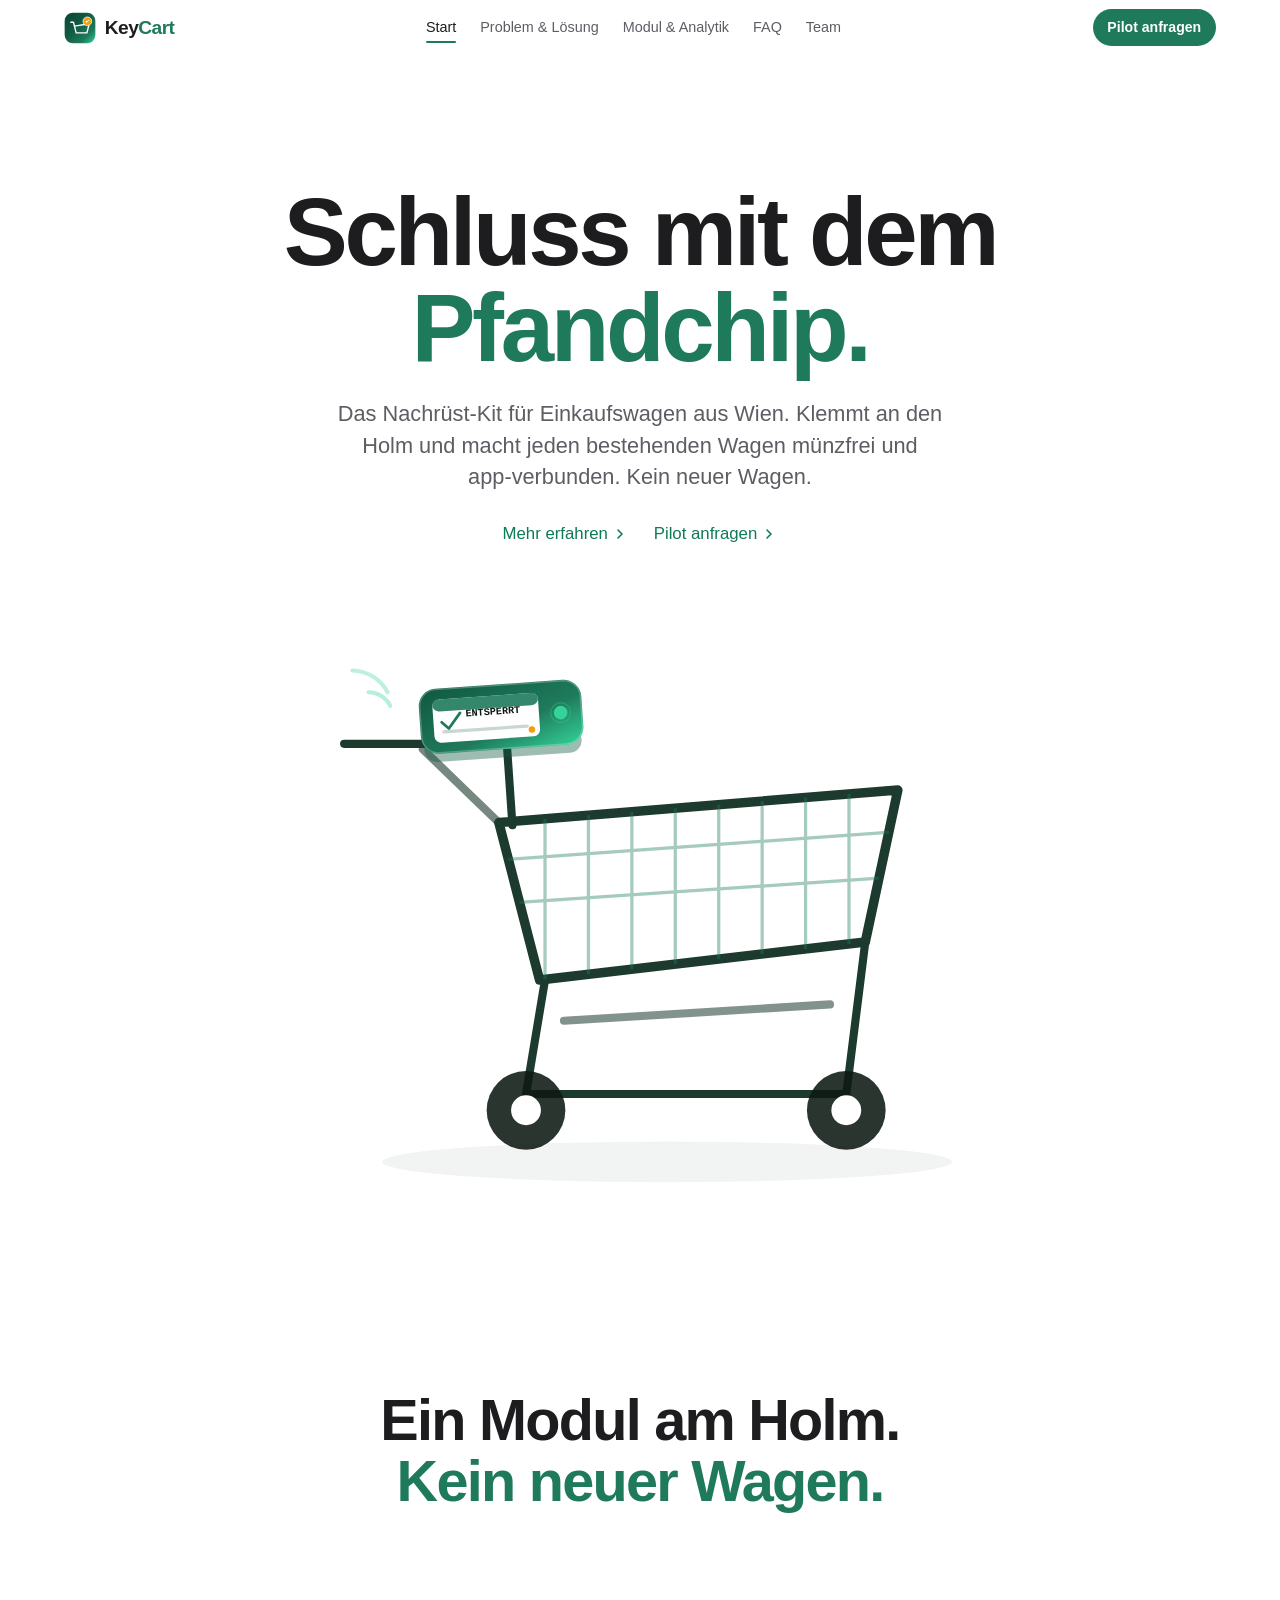
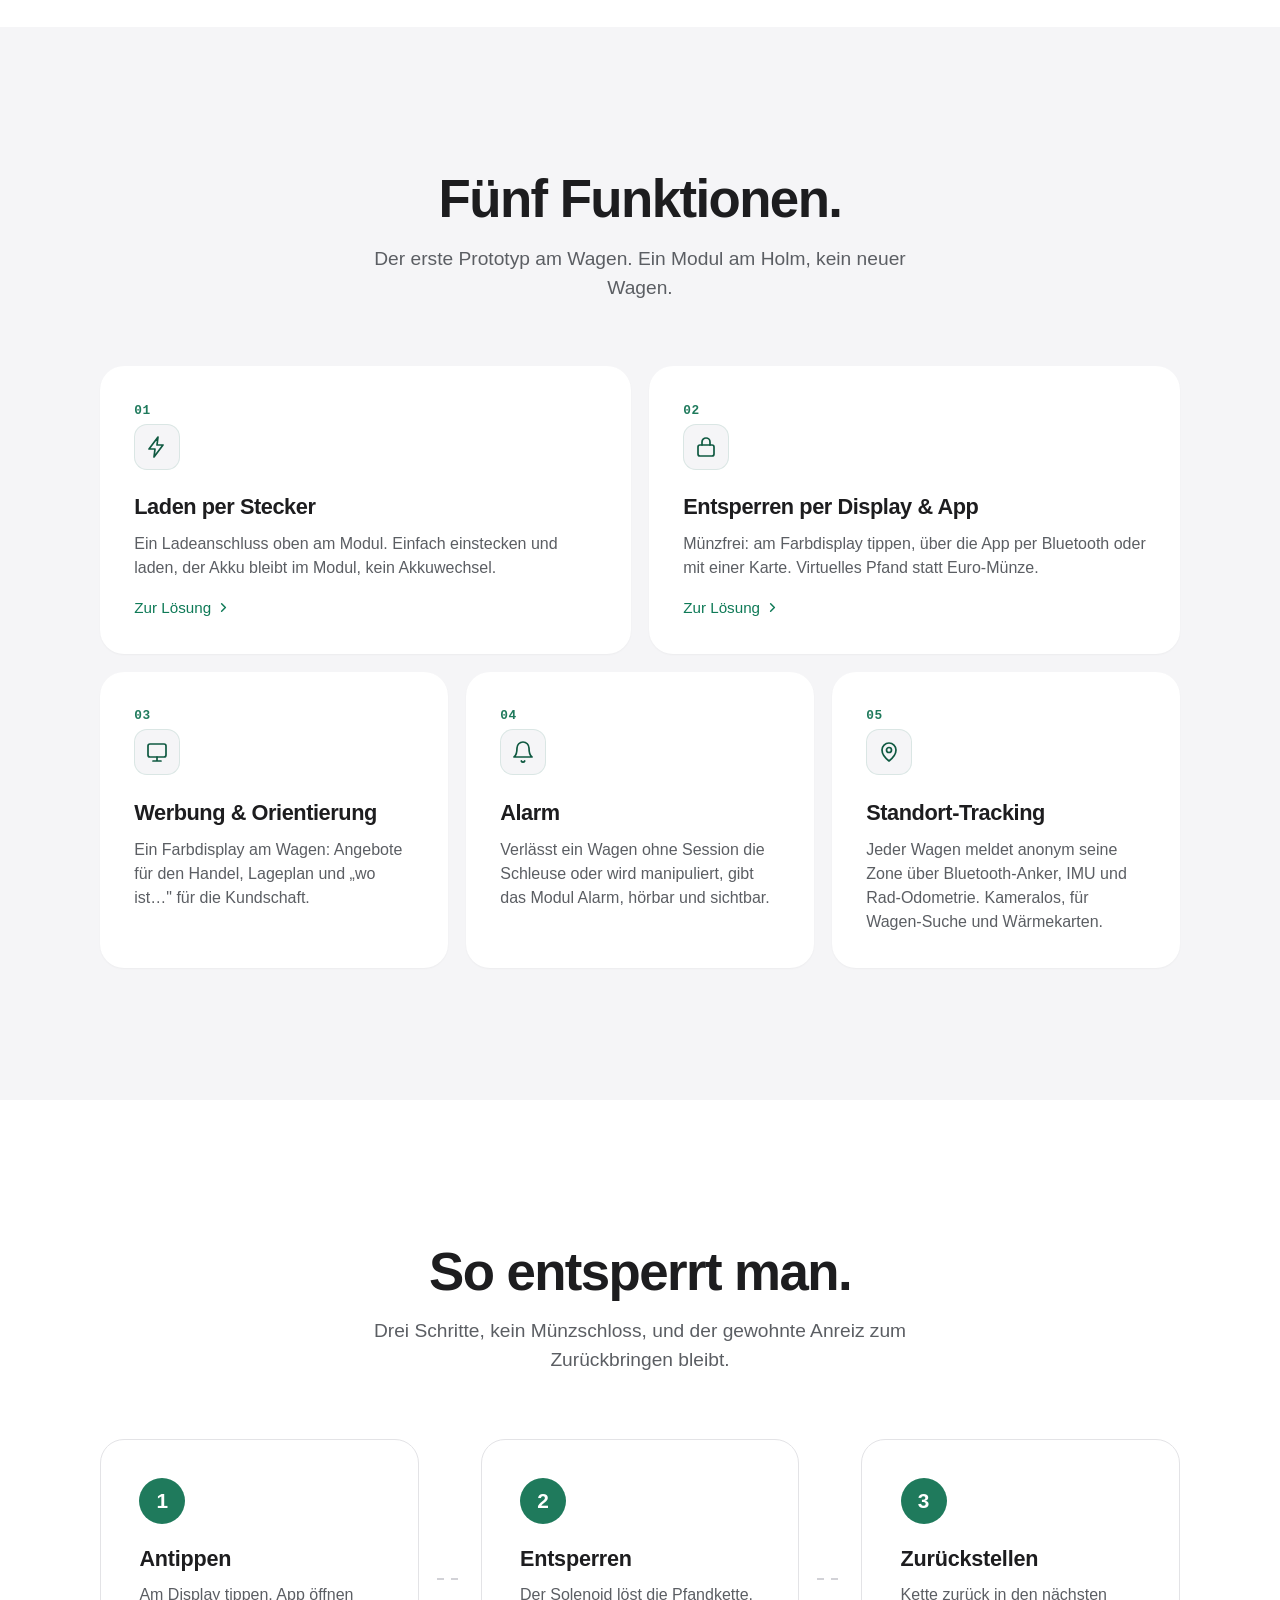
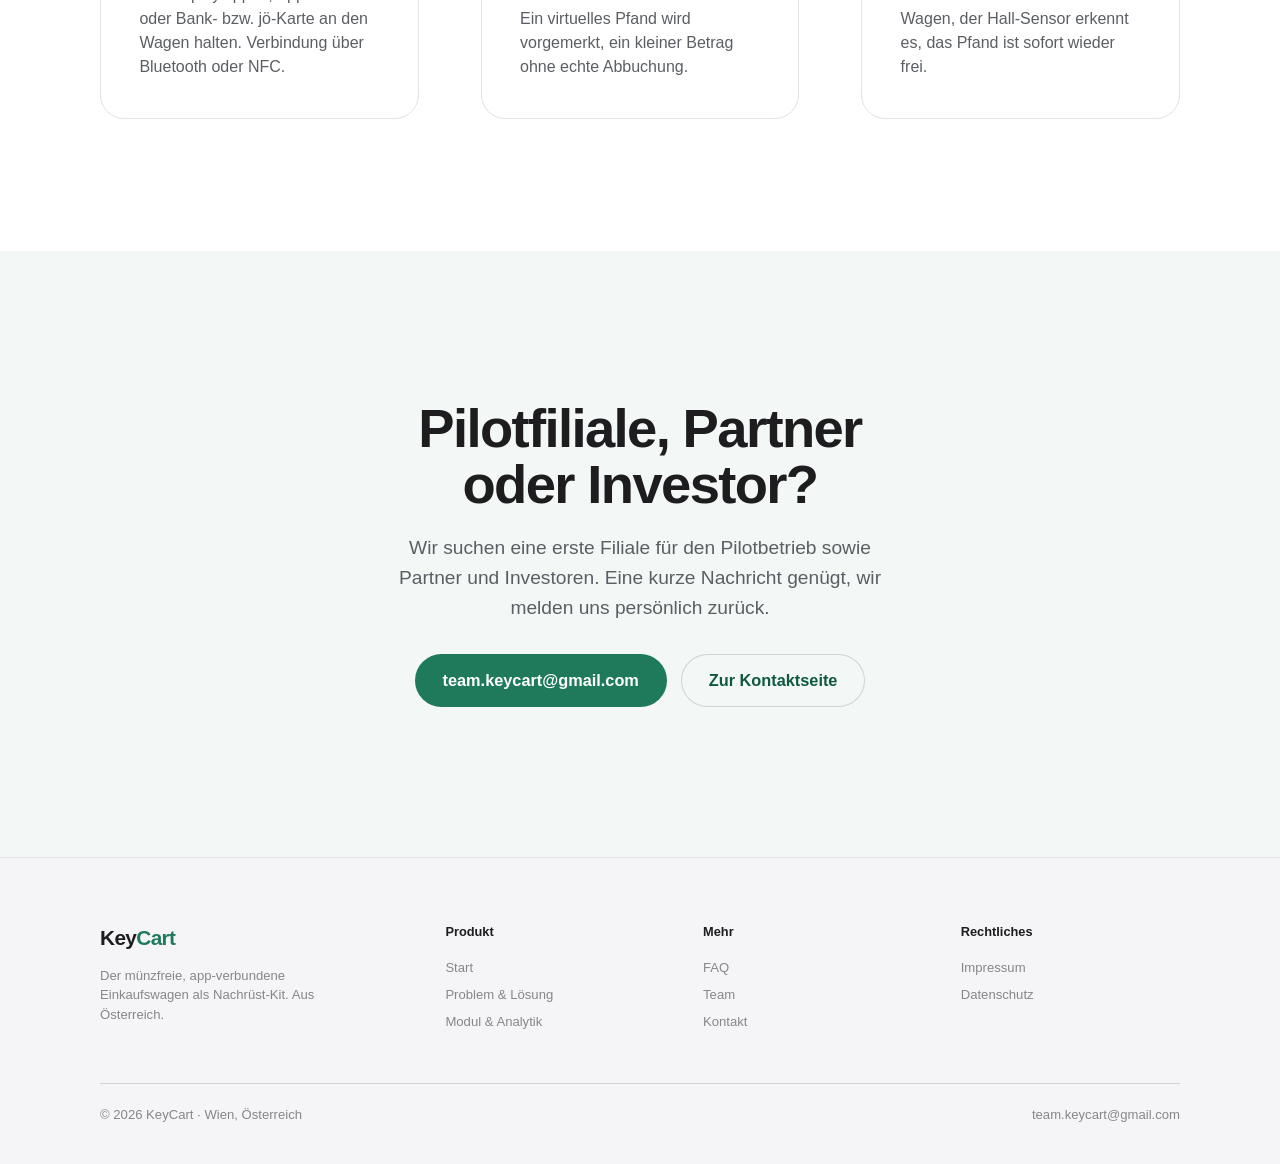
==== index.html @ 4cdd5784 "Website: Burger-Menue, Kontaktformular, Team-Foto und Design-Fixes - Burger-Menue fuer mobile Naviga" ====
<!DOCTYPE html>
<html lang="de">
<head>
<meta charset="UTF-8" />
<meta name="viewport" content="width=device-width, initial-scale=1.0" />
<title>KeyCart · Münzfreier Einkaufswagen als Nachrüst-Modul</title>
<meta name="description" content="KeyCart rüstet bestehende Einkaufswagen nach: Laden per Stecker, Entsperren per Display oder App, ein Farbdisplay für Werbung und Orientierung, Alarm bei Diebstahl und Standort-Tracking. Ein Modul am Holm, kein neuer Wagen. Aus Wien." />
<meta property="og:title" content="KeyCart · Münzfreier Einkaufswagen als Nachrüst-Modul" />
<meta property="og:description" content="Der münzfreie, app-verbundene Einkaufswagen als Nachrüst-Kit. Aus Österreich." />
<meta property="og:type" content="website" />
<meta property="og:url" content="https://www.keycart.at/" />
<meta property="og:image" content="https://www.keycart.at/assets/img/keycart-logo.png" />
<meta property="og:image:alt" content="KeyCart Logo" />
<meta property="og:locale" content="de_AT" />
<meta property="og:site_name" content="KeyCart" />
<meta name="twitter:card" content="summary_large_image" />
<meta name="twitter:title" content="KeyCart · Münzfreier Einkaufswagen als Nachrüst-Modul" />
<meta name="twitter:description" content="Der münzfreie, app-verbundene Einkaufswagen als Nachrüst-Kit. Aus Österreich." />
<meta name="twitter:image" content="https://www.keycart.at/assets/img/keycart-logo.png" />
<link rel="canonical" href="https://www.keycart.at/" />
<link rel="icon" href="assets/img/favicon.svg" type="image/svg+xml" />
<link rel="stylesheet" href="css/home.css" />
<noscript><style>.reveal{opacity:1!important;transform:none!important}</style></noscript>
</head>
<body>

<!-- ====================== NAV ====================== -->
<header class="nav" id="nav">
  <a href="#top" class="nav__brand" aria-label="KeyCart Startseite">
    <span class="logo" aria-hidden="true">
      <svg viewBox="0 0 100 100" width="32" height="32" role="img" aria-label="KeyCart Logo">
        <defs>
          <linearGradient id="tile" x1="0" y1="0" x2="1" y2="1">
            <stop offset="0" stop-color="#0A4434"/>
            <stop offset="0.4" stop-color="#0F5941"/>
            <stop offset="0.75" stop-color="#1F7A5C"/>
            <stop offset="1" stop-color="#34D399"/>
          </linearGradient>
        </defs>
        <rect x="2" y="2" width="96" height="96" rx="26" fill="url(#tile)"/>
        <rect x="2.5" y="2.5" width="95" height="95" rx="25.5" fill="none" stroke="#fff" stroke-opacity="0.18"/>
        <g fill="none" stroke="#fff" stroke-width="7" stroke-linecap="round" stroke-linejoin="round" transform="translate(20 26) scale(0.60)">
          <path d="M2 10 H16 L30 65 H86 L98 18"/>
          <path d="M22 30 L98 18"/>
        </g>
        <circle cx="73" cy="29" r="13.5" fill="#F59E0B" stroke="#fff" stroke-width="2.4"/>
        <g transform="translate(73 29) rotate(-32)" fill="#fff">
          <circle cx="-2.6" cy="0" r="2.8"/>
          <rect x="-0.6" y="-1.2" width="7.5" height="2.4" rx="1"/>
          <rect x="4.4" y="-1.2" width="1.8" height="3.6" rx="0.6"/>
        </g>
      </svg>
    </span>
    <span class="nav__word">Key<span>Cart</span></span>
  </a>
  <nav class="nav__links" id="nav-links" aria-label="Hauptnavigation">
    <a href="#top" aria-current="page">Start</a>
    <a href="problem-loesung.html">Problem &amp; Lösung</a>
    <a href="modul-analytik.html">Modul &amp; Analytik</a>
    <a href="faq.html">FAQ</a>
    <a href="team.html">Team</a>
  </nav>
  <a href="#kontakt" class="btn btn--solid nav__cta">Pilot anfragen</a>
  <button type="button" class="nav__toggle" id="nav-toggle" aria-label="Menü öffnen" aria-expanded="false" aria-controls="nav-links">
    <span></span><span></span><span></span>
  </button>
</header>

<main id="top">

<!-- ====================== HERO ====================== -->
<section class="hero">
  <div class="hero__inner">
    <h1 class="reveal" style="--i:0">Schluss mit dem<br/><em>Pfandchip.</em></h1>
    <p class="hero__sub reveal" style="--i:1">
      Das Nachrüst-Kit für Einkaufswagen aus Wien. Klemmt an den Holm und macht jeden
      bestehenden Wagen münzfrei und app-verbunden. Kein neuer Wagen.
    </p>
    <div class="hero__links reveal" style="--i:2">
      <a href="#funktionen" class="link">Mehr erfahren
        <svg viewBox="0 0 24 24" fill="none" stroke="currentColor" stroke-width="2.4" stroke-linecap="round" stroke-linejoin="round"><path d="m9 6 6 6-6 6"/></svg>
      </a>
      <a href="#kontakt" class="link">Pilot anfragen
        <svg viewBox="0 0 24 24" fill="none" stroke="currentColor" stroke-width="2.4" stroke-linecap="round" stroke-linejoin="round"><path d="m9 6 6 6-6 6"/></svg>
      </a>
    </div>
  </div>

  <div class="hero__art reveal" style="--i:3">
    <svg class="cart-svg" viewBox="0 0 560 430" role="img" aria-label="Einkaufswagen mit KeyCart-Modul am Holm">
      <defs>
        <linearGradient id="mod" x1="0" y1="0" x2="1" y2="1">
          <stop offset="0" stop-color="#0F5941"/>
          <stop offset="0.6" stop-color="#1F7A5C"/>
          <stop offset="1" stop-color="#34D399"/>
        </linearGradient>
        <clipPath id="basketClip">
          <path d="M176 150 L470 126 L446 238 L206 266 Z"/>
        </clipPath>
      </defs>

      <ellipse cx="300" cy="400" rx="210" ry="15" fill="#0E1A14" opacity="0.05"/>

      <g fill="none" stroke="#1d3a2e" stroke-width="6" stroke-linecap="round" stroke-linejoin="round">
        <path d="M62 92 H188" />
        <path d="M182 94 L186 152" />
        <path d="M120 96 L176 150" opacity="0.6"/>
        <path d="M176 150 L470 126 L446 238 L206 266 Z" stroke-width="7"/>
        <path d="M210 266 L196 350" />
        <path d="M446 238 L432 350" />
        <path d="M196 350 H432" />
        <path d="M224 296 L420 284" opacity="0.55"/>
      </g>

      <g clip-path="url(#basketClip)" stroke="#1F7A5C" stroke-width="2.4" opacity="0.4">
        <path d="M210 110 L210 280"/><path d="M242 108 L242 280"/>
        <path d="M274 106 L274 280"/><path d="M306 104 L306 280"/>
        <path d="M338 102 L338 280"/><path d="M370 100 L370 280"/>
        <path d="M402 98 L402 280"/><path d="M434 96 L434 280"/>
        <path d="M170 178 L480 156"/><path d="M174 210 L470 190"/>
      </g>

      <g>
        <circle cx="196" cy="362" r="29" fill="#0E1A14" opacity="0.88"/>
        <circle cx="196" cy="362" r="11" fill="#fff"/>
        <circle cx="432" cy="362" r="29" fill="#0E1A14" opacity="0.88"/>
        <circle cx="432" cy="362" r="11" fill="#fff"/>
      </g>

      <g transform="rotate(-4 150 78)">
        <rect x="120" y="86" width="116" height="18" rx="9" fill="#0F5941" opacity="0.4"/>
        <rect x="118" y="50" width="120" height="48" rx="13" fill="url(#mod)"/>
        <rect x="118.7" y="50.7" width="118.6" height="46.6" rx="12.3" fill="none" stroke="#fff" stroke-opacity="0.25"/>
        <rect x="128" y="58" width="78" height="32" rx="5" fill="#fff"/>
        <rect x="128" y="58" width="78" height="9" rx="5" fill="#1F7A5C" opacity="0.9"/>
        <circle cx="200" cy="85" r="2.4" fill="#F59E0B"/>
        <g stroke="#1F7A5C" stroke-width="2" stroke-linecap="round" fill="none">
          <path d="m134 75 5 5 9-11"/>
        </g>
        <text x="152" y="72" font-family="JetBrains Mono, monospace" font-size="7.5" fill="#0E1A14" font-weight="600">ENTSPERRT</text>
        <rect x="134" y="81" width="64" height="2.4" rx="1.2" fill="#C9D8CE"/>
        <circle cx="222" cy="74" r="5" fill="#34D399"/>
        <circle cx="222" cy="74" r="5" fill="none" stroke="#34D399" stroke-opacity="0.5">
          <animate attributeName="r" values="5;11;5" dur="2.6s" repeatCount="indefinite"/>
          <animate attributeName="stroke-opacity" values="0.5;0;0.5" dur="2.6s" repeatCount="indefinite"/>
        </circle>
      </g>

      <g fill="none" stroke="#34D399" stroke-width="3" stroke-linecap="round" transform="translate(96 36)">
        <path d="M0 28 a18 18 0 0 0 -16 -10" opacity="0.85"><animate attributeName="opacity" values="0.2;0.85;0.2" dur="2.4s" repeatCount="indefinite"/></path>
        <path d="M-2 18 a30 30 0 0 0 -26 -16" opacity="0.55"><animate attributeName="opacity" values="0.1;0.55;0.1" dur="2.4s" begin="0.3s" repeatCount="indefinite"/></path>
      </g>
    </svg>
  </div>
</section>

<!-- ====================== STATEMENT ====================== -->
<section class="statement">
  <p class="reveal">Ein Modul am Holm.<br/><em>Kein neuer Wagen.</em></p>
</section>

<!-- ====================== FÜNF FUNKTIONEN (Bento) ====================== -->
<section class="sec sec--alt" id="funktionen">
  <div class="wrap">
    <div class="sec__head">
      <h2 class="reveal">Fünf Funktionen.</h2>
      <p class="reveal" style="--i:1">Der erste Prototyp am Wagen. Ein Modul am Holm, kein neuer Wagen.</p>
    </div>

    <div class="bento">
      <a class="bento__box bento__box--wide reveal" href="problem-loesung.html#loesung">
        <span class="bento__n">01</span>
        <span class="bento__ic"><svg viewBox="0 0 24 24" fill="none" stroke="currentColor" stroke-width="1.7" stroke-linecap="round" stroke-linejoin="round"><path d="M13 2 4 14h6l-1 8 9-12h-6z"/></svg></span>
        <h3>Laden per Stecker</h3>
        <p>Ein Ladeanschluss oben am Modul. Einfach einstecken und laden, der Akku bleibt im Modul, kein Akkuwechsel.</p>
        <span class="bento__more">Zur Lösung <svg viewBox="0 0 24 24" fill="none" stroke="currentColor" stroke-width="2.4" stroke-linecap="round" stroke-linejoin="round"><path d="m9 6 6 6-6 6"/></svg></span>
      </a>
      <a class="bento__box bento__box--wide reveal" href="problem-loesung.html#loesung">
        <span class="bento__n">02</span>
        <span class="bento__ic"><svg viewBox="0 0 24 24" fill="none" stroke="currentColor" stroke-width="1.7" stroke-linecap="round" stroke-linejoin="round"><rect x="4" y="10" width="16" height="11" rx="2"/><path d="M8 10V7a4 4 0 0 1 8 0v3"/></svg></span>
        <h3>Entsperren per Display &amp; App</h3>
        <p>Münzfrei: am Farbdisplay tippen, über die App per Bluetooth oder mit einer Karte. Virtuelles Pfand statt Euro-Münze.</p>
        <span class="bento__more">Zur Lösung <svg viewBox="0 0 24 24" fill="none" stroke="currentColor" stroke-width="2.4" stroke-linecap="round" stroke-linejoin="round"><path d="m9 6 6 6-6 6"/></svg></span>
      </a>
      <a class="bento__box reveal" href="modul-analytik.html#modul">
        <span class="bento__n">03</span>
        <span class="bento__ic"><svg viewBox="0 0 24 24" fill="none" stroke="currentColor" stroke-width="1.7" stroke-linecap="round" stroke-linejoin="round"><rect x="3" y="4" width="18" height="13" rx="2"/><path d="M8 21h8M12 17v4"/></svg></span>
        <h3>Werbung &amp; Orientierung</h3>
        <p>Ein Farbdisplay am Wagen: Angebote für den Handel, Lageplan und „wo ist…" für die Kundschaft.</p>
      </a>
      <a class="bento__box reveal" href="faq.html">
        <span class="bento__n">04</span>
        <span class="bento__ic"><svg viewBox="0 0 24 24" fill="none" stroke="currentColor" stroke-width="1.7" stroke-linecap="round" stroke-linejoin="round"><path d="M18 8a6 6 0 0 0-12 0c0 7-3 9-3 9h18s-3-2-3-9"/><path d="M10.3 21a1.9 1.9 0 0 0 3.4 0"/></svg></span>
        <h3>Alarm</h3>
        <p>Verlässt ein Wagen ohne Session die Schleuse oder wird manipuliert, gibt das Modul Alarm, hörbar und sichtbar.</p>
      </a>
      <a class="bento__box reveal" href="modul-analytik.html#analytik">
        <span class="bento__n">05</span>
        <span class="bento__ic"><svg viewBox="0 0 24 24" fill="none" stroke="currentColor" stroke-width="1.7" stroke-linecap="round" stroke-linejoin="round"><path d="M12 21s-7-5.5-7-11a7 7 0 0 1 14 0c0 5.5-7 11-7 11z"/><circle cx="12" cy="10" r="2.5"/></svg></span>
        <h3>Standort-Tracking</h3>
        <p>Jeder Wagen meldet anonym seine Zone über Bluetooth-Anker, IMU und Rad-Odometrie. Kameralos, für Wagen-Suche und Wärmekarten.</p>
      </a>
    </div>
  </div>
</section>

<!-- ====================== SO ENTSPERRT MAN (3 Schritte, beibehalten) ====================== -->
<section class="sec" id="ablauf">
  <div class="wrap">
    <div class="sec__head">
      <h2 class="reveal">So entsperrt man.</h2>
      <p class="reveal" style="--i:1">Drei Schritte, kein Münzschloss, und der gewohnte Anreiz zum Zurückbringen bleibt.</p>
    </div>

    <ol class="steps" aria-label="Ablauf in drei Schritten">
      <li class="step reveal" style="--i:1">
        <span class="step__n">1</span>
        <h3>Antippen</h3>
        <p>Am Display tippen, App öffnen oder Bank- bzw. jö-Karte an den Wagen halten. Verbindung über Bluetooth oder NFC.</p>
      </li>
      <li class="step__line reveal" style="--i:2" aria-hidden="true"></li>
      <li class="step reveal" style="--i:3">
        <span class="step__n">2</span>
        <h3>Entsperren</h3>
        <p>Der Solenoid löst die Pfandkette. Ein virtuelles Pfand wird vorgemerkt, ein kleiner Betrag ohne echte Abbuchung.</p>
      </li>
      <li class="step__line reveal" style="--i:4" aria-hidden="true"></li>
      <li class="step reveal" style="--i:5">
        <span class="step__n">3</span>
        <h3>Zurückstellen</h3>
        <p>Kette zurück in den nächsten Wagen, der Hall-Sensor erkennt es, das Pfand ist sofort wieder frei.</p>
      </li>
    </ol>
  </div>
</section>

<!-- ====================== KONTAKT / CTA ====================== -->
<section class="cta" id="kontakt">
  <h2 class="reveal">Pilotfiliale, Partner<br/>oder Investor?</h2>
  <p class="reveal" style="--i:1">Wir suchen eine erste Filiale für den Pilotbetrieb sowie Partner und Investoren. Eine kurze Nachricht genügt, wir melden uns persönlich zurück.</p>
  <div class="cta__row reveal" style="--i:2">
    <a href="mailto:team.keycart@gmail.com" class="btn btn--solid btn--lg">team.keycart@gmail.com</a>
    <a href="kontakt.html" class="btn btn--ghost btn--lg">Zur Kontaktseite</a>
  </div>
</section>

</main>

<!-- ====================== FOOTER ====================== -->
<footer class="foot">
  <div class="foot__inner">
    <div class="foot__cols">
      <div class="foot__brand">
        <span class="nav__word">Key<span>Cart</span></span>
        <p>Der münzfreie, app-verbundene Einkaufswagen als Nachrüst-Kit. Aus Österreich.</p>
      </div>
      <div class="foot__col">
        <h4>Produkt</h4>
        <a href="#top">Start</a>
        <a href="problem-loesung.html">Problem &amp; Lösung</a>
        <a href="modul-analytik.html">Modul &amp; Analytik</a>
      </div>
      <div class="foot__col">
        <h4>Mehr</h4>
        <a href="faq.html">FAQ</a>
        <a href="team.html">Team</a>
        <a href="kontakt.html">Kontakt</a>
      </div>
      <div class="foot__col">
        <h4>Rechtliches</h4>
        <a href="impressum.html">Impressum</a>
        <a href="datenschutz.html">Datenschutz</a>
      </div>
    </div>
    <div class="foot__base">
      <span>© 2026 KeyCart · Wien, Österreich</span>
      <a href="mailto:team.keycart@gmail.com">team.keycart@gmail.com</a>
    </div>
  </div>
</footer>

<script src="js/main.js"></script>
</body>
</html>
---- css/home.css ----
/* ============================================================
   KeyCart — home.css
   Eigenständiges Design-System für die Startseite (Apple-clean,
   Grün als einziger Akzent). Bewusst losgelöst von base/layout/
   components, damit die Unterseiten unberührt bleiben.
   ============================================================ */

:root {
  /* surfaces — heller, ruhiger, fast weiß */
  --bg:        #ffffff;
  --bg-alt:    #f5f5f7;   /* das ruhige Grau */
  --bg-tint:   #f3f7f5;   /* sehr leicht grün getönt */

  /* ink */
  --ink:       #1d1d1f;
  --ink-2:     #5b5e63;
  --ink-3:     #86868b;
  --line:      #e3e3e6;
  --line-2:    #d2d2d7;

  /* brand — Grün als einziger Akzent */
  --green:       #1F7A5C;
  --green-deep:  #0F5941;
  --green-darkest:#0a3528;
  --mint:        #34D399;
  --accent:      #0F7A57;  /* Links / Akzent */

  /* Apple-Systemschrift — SF Pro auf Apple-Geräten, sauberer Fallback sonst.
     Kein externer Webfont (schneller + kein Google-Fonts-Abruf). */
  --display: -apple-system, BlinkMacSystemFont, "SF Pro Display", "Helvetica Neue", Helvetica, Arial, sans-serif;
  --body:    -apple-system, BlinkMacSystemFont, "SF Pro Text", "Helvetica Neue", Helvetica, Arial, sans-serif;
  --mono:    ui-monospace, "SF Mono", SFMono-Regular, Menlo, monospace;

  --r-sm: 12px;
  --r-md: 18px;
  --r-lg: 24px;
  --r-xl: 32px;

  --pad:  clamp(20px, 5vw, 64px);
  --maxw: 1080px;
  --maxtext: 720px;

  --ease: cubic-bezier(.22, 1, .36, 1);
}

/* ---------- reset ---------- */
*, *::before, *::after { box-sizing: border-box; }
* { margin: 0; padding: 0; }
html {
  scroll-behavior: smooth;
  -webkit-font-smoothing: antialiased; -moz-osx-font-smoothing: grayscale;
  text-rendering: optimizeLegibility;
}
@media (prefers-reduced-motion: reduce) { html { scroll-behavior: auto; } }

body {
  font-family: var(--body);
  background: var(--bg);
  color: var(--ink);
  font-size: clamp(16px, 1.04vw, 18px);
  line-height: 1.55;
  -webkit-tap-highlight-color: transparent;
}
img, svg { max-width: 100%; display: block; }
a { color: inherit; text-decoration: none; }
em { font-style: normal; }
::selection { background: rgba(31,122,92,.18); color: var(--green-darkest); }
section[id], [id] { scroll-margin-top: 76px; }

/* ============================================================
   NAV — schlanke, milchige Leiste (Apple-Manier)
   ============================================================ */
.nav {
  position: sticky; top: 0; z-index: 50;
  display: flex; align-items: center; gap: 1.4rem;
  padding: 0 var(--pad); height: 56px;
  background: rgba(255,255,255,.7);
  backdrop-filter: saturate(1.8) blur(20px);
  -webkit-backdrop-filter: saturate(1.8) blur(20px);
  border-bottom: 1px solid transparent;
  transition: border-color .4s var(--ease), background .4s;
}
.nav.scrolled { border-color: rgba(0,0,0,.08); background: rgba(255,255,255,.82); }
.nav__brand { display: inline-flex; align-items: center; gap: .55rem; }
.nav__brand .logo { display: grid; place-items: center; transition: transform .5s var(--ease); }
.nav__brand:hover .logo { transform: rotate(-6deg) scale(1.05); }
.nav__word { font-family: var(--display); font-weight: 800; font-size: 1.2rem; letter-spacing: -.03em; color: var(--ink); }
.nav__word span { color: var(--green); }
.nav__links { display: flex; gap: 1.5rem; margin: 0 auto; }
.nav__links a {
  font-size: .9rem; font-weight: 450; color: var(--ink-2); position: relative; padding: 2px 0;
  transition: color .25s;
}
.nav__links a::after {
  content: ""; position: absolute; left: 0; bottom: -2px; height: 1.5px; width: 0;
  background: var(--green); border-radius: 2px; transition: width .3s var(--ease);
}
.nav__links a:hover { color: var(--ink); }
.nav__links a:hover::after,
.nav__links a[aria-current="page"]::after { width: 100%; }
.nav__links a[aria-current="page"] { color: var(--ink); }

/* ============================================================
   BUTTONS + TEXT-LINKS
   ============================================================ */
.btn {
  display: inline-flex; align-items: center; gap: .45em; cursor: pointer;
  font-family: var(--body); font-weight: 600; font-size: .95rem; white-space: nowrap;
  padding: .72em 1.3em; border-radius: 980px; border: 0;
  transition: transform .3s var(--ease), background .3s, box-shadow .3s, color .25s, opacity .25s;
}
.btn--solid { color: #fff; background: var(--green); }
.btn--solid:hover { background: var(--green-deep); }
.btn--ghost { color: var(--green-deep); background: transparent; box-shadow: inset 0 0 0 1px var(--line-2); }
.btn--ghost:hover { box-shadow: inset 0 0 0 1px var(--green); }
.btn--lg { font-size: 1.02rem; padding: .85em 1.7em; }
.nav__cta { font-size: .88rem; padding: .55em 1.05em; }

/* Hamburger — nur mobil sichtbar */
.nav__toggle { display: none; }

/* Apple-Textlink „… ›" */
.link {
  display: inline-flex; align-items: center; gap: .25em;
  color: var(--accent); font-weight: 500; font-size: 1.05rem;
}
.link svg { width: 16px; height: 16px; transition: transform .3s var(--ease); }
.link:hover { text-decoration: underline; text-underline-offset: 3px; }
.link:hover svg { transform: translateX(3px); }

/* ============================================================
   PRIMITIVES — Kicker
   ============================================================ */
.kicker {
  display: inline-flex; align-items: center; gap: .55em;
  font-weight: 600; font-size: 1rem; letter-spacing: .01em; color: var(--green);
}
.kicker__dot { width: 7px; height: 7px; border-radius: 50%; background: var(--green); }

/* ============================================================
   SECTION-GERÜST
   ============================================================ */
.sec { padding: clamp(72px,11vw,132px) var(--pad); }
.sec--alt { background: var(--bg-alt); }
.wrap { max-width: var(--maxw); margin: 0 auto; }
.sec__head { max-width: var(--maxtext); margin: 0 auto; text-align: center; }
.sec__head h2 {
  font-family: var(--display); font-weight: 700; letter-spacing: -.03em; line-height: 1.04;
  font-size: clamp(2rem, 4.6vw, 3.3rem); color: var(--ink); margin-top: .8rem;
}
.sec__head p {
  margin: 1.1rem auto 0; max-width: 56ch; color: var(--ink-2);
  font-size: clamp(1.08rem, 1.5vw, 1.3rem); line-height: 1.5;
}

/* ============================================================
   HERO — zentriert, viel Luft, großes Visual
   ============================================================ */
.hero { text-align: center; padding: clamp(56px,9vw,110px) var(--pad) clamp(40px,6vw,72px); }
.hero__inner { max-width: 860px; margin: 0 auto; }
.hero h1 {
  font-family: var(--display); font-weight: 700; letter-spacing: -.035em; line-height: 1;
  font-size: clamp(3rem, 8.5vw, 6rem); color: var(--ink); margin: 1.1rem 0 0;
}
.hero h1 em { color: var(--green); }
.hero__sub {
  margin: 1.4rem auto 0; max-width: 50ch; color: var(--ink-2);
  font-size: clamp(1.12rem, 1.7vw, 1.4rem); line-height: 1.45;
}
.hero__links { margin-top: 1.8rem; display: flex; gap: 1.6rem; justify-content: center; flex-wrap: wrap; }

.hero__art { max-width: 760px; margin: clamp(36px,6vw,72px) auto 0; }
.cart-svg { width: 100%; height: auto; }

/* ============================================================
   STATEMENT — eine große, ruhige Aussage
   ============================================================ */
.statement { padding: clamp(60px,9vw,120px) var(--pad); text-align: center; }
.statement p {
  max-width: 18ch; margin: 0 auto;
  font-family: var(--display); font-weight: 700; letter-spacing: -.03em; line-height: 1.06;
  font-size: clamp(2rem, 5.2vw, 3.6rem); color: var(--ink);
}
.statement em { color: var(--green); }

/* ============================================================
   BENTO — die fünf Funktionen
   ============================================================ */
.bento {
  margin-top: clamp(44px,5vw,68px);
  display: grid; grid-template-columns: repeat(6, 1fr); gap: clamp(14px,1.4vw,20px);
}
.bento__box {
  grid-column: span 2;
  display: flex; flex-direction: column;
  background: var(--bg); border: 1px solid var(--line); border-radius: var(--r-lg);
  padding: clamp(26px,2.6vw,38px);
  transition: background .35s var(--ease), border-color .35s, transform .35s var(--ease);
}
.sec--alt .bento__box { background: #fff; border-color: transparent; box-shadow: 0 1px 2px rgba(0,0,0,.04); }
a.bento__box:hover { transform: translateY(-3px); border-color: var(--line-2); }
.sec--alt a.bento__box:hover { box-shadow: 0 10px 30px -16px rgba(0,0,0,.18); }
.bento__box--wide { grid-column: span 3; }
.bento__n {
  font-family: var(--mono); font-size: .8rem; font-weight: 600; color: var(--green); letter-spacing: .04em;
}
.bento__ic {
  width: 46px; height: 46px; margin: .2rem 0 1.3rem; border-radius: 13px;
  display: grid; place-items: center; color: var(--green-deep);
  background: var(--bg-tint); box-shadow: inset 0 0 0 1px rgba(31,122,92,.12);
}
.sec--alt .bento__ic { background: var(--bg-alt); }
.bento__ic svg { width: 24px; height: 24px; }
.bento__box h3 {
  font-family: var(--display); font-weight: 600; letter-spacing: -.02em;
  font-size: clamp(1.25rem,1.7vw,1.5rem); color: var(--ink);
}
.bento__box p { margin-top: .5rem; color: var(--ink-2); font-size: 1rem; line-height: 1.5; }
.bento__more {
  margin-top: auto; padding-top: 1rem; display: inline-flex; align-items: center; gap: .3em;
  color: var(--accent); font-weight: 500; font-size: .95rem;
}
.bento__more svg { width: 15px; height: 15px; transition: transform .3s var(--ease); }
a.bento__box:hover .bento__more svg { transform: translateX(3px); }

/* ============================================================
   STEPS — die beibehaltene 3-Schritt-Komponente (Apple-clean)
   ============================================================ */
.steps {
  margin-top: clamp(44px,5vw,68px);
  display: grid; grid-template-columns: 1fr auto 1fr auto 1fr; align-items: stretch;
  gap: clamp(8px,1.4vw,20px); list-style: none;
}
.step {
  background: #fff; border: 1px solid var(--line); border-radius: var(--r-lg);
  padding: clamp(26px,3vw,40px);
}
.sec--alt .step { border-color: transparent; box-shadow: 0 1px 2px rgba(0,0,0,.04); }
.step__n {
  display: grid; place-items: center; width: 46px; height: 46px; border-radius: 50%;
  font-family: var(--display); font-weight: 700; font-size: 1.3rem; color: #fff;
  background: var(--green); margin-bottom: 1.1rem;
}
.step h3 { font-family: var(--display); font-weight: 600; font-size: 1.35rem; letter-spacing: -.01em; }
.step p { margin-top: .5rem; color: var(--ink-2); font-size: 1rem; line-height: 1.5; }
.step__line {
  align-self: center; height: 2px; min-width: 26px;
  background: repeating-linear-gradient(90deg, var(--line-2) 0 7px, transparent 7px 14px);
}

/* ============================================================
   CTA — ruhig, zentriert, leicht grün getönt
   ============================================================ */
.cta { padding: clamp(80px,12vw,150px) var(--pad); text-align: center; background: var(--bg-tint); }
.cta h2 {
  font-family: var(--display); font-weight: 700; letter-spacing: -.03em; line-height: 1.04;
  font-size: clamp(2rem, 5vw, 3.4rem); color: var(--ink);
}
.cta p { margin: 1.2rem auto 0; max-width: 48ch; color: var(--ink-2); font-size: clamp(1.06rem,1.5vw,1.25rem); }
.cta__row { margin-top: 2rem; display: flex; gap: .9rem; justify-content: center; flex-wrap: wrap; }

/* ============================================================
   FOOTER — kleine Schrift, ordentlich (Apple-Manier)
   ============================================================ */
.foot {
  background: var(--bg-alt); border-top: 1px solid var(--line);
  padding: clamp(44px,5vw,64px) var(--pad) clamp(28px,3vw,40px);
  color: var(--ink-3); font-size: .82rem;
}
.foot__inner { max-width: var(--maxw); margin: 0 auto; }
.foot__cols { display: grid; grid-template-columns: 1.4fr 1fr 1fr 1fr; gap: clamp(24px,3vw,48px); }
.foot__brand .nav__word { font-size: 1.3rem; }
.foot__brand p { margin-top: .7rem; max-width: 30ch; color: var(--ink-3); line-height: 1.5; }
.foot__col h4 { font-size: .8rem; font-weight: 600; color: var(--ink); margin-bottom: .8rem; }
.foot__col a { display: block; color: var(--ink-3); padding: .2rem 0; transition: color .25s; }
.foot__col a:hover { color: var(--green-deep); }
.foot__base {
  margin-top: clamp(32px,4vw,48px); padding-top: 1.3rem; border-top: 1px solid var(--line-2);
  display: flex; justify-content: space-between; gap: 1rem; flex-wrap: wrap;
}
.foot__base a:hover { color: var(--green-deep); }

/* ============================================================
   REVEAL — sanftes Auf-/Einblenden (Apple-Manier)
   ============================================================ */
.reveal { opacity: 0; transform: translateY(14px); }
.reveal.in {
  opacity: 1; transform: none;
  transition: opacity .45s var(--ease), transform .45s var(--ease);
  transition-delay: calc(var(--i, 0) * 38ms);
}
@media (prefers-reduced-motion: reduce) { .reveal { opacity: 1; transform: none; transition: none; } }

/* ============================================================
   CONSENT-GATE — wird von js/main.js erzeugt
   ============================================================ */
.consent-lock { overflow: hidden !important; }
.consent {
  position: fixed; inset: 0; z-index: 1000; display: flex; align-items: center; justify-content: center;
  padding: var(--pad); background: rgba(20,24,22,.5);
  backdrop-filter: blur(10px) saturate(1.1); -webkit-backdrop-filter: blur(10px) saturate(1.1);
  animation: consent-fade .35s var(--ease);
}
@keyframes consent-fade { from { opacity: 0; } to { opacity: 1; } }
@media (prefers-reduced-motion: reduce) { .consent { animation: none; } }
.consent__card {
  width: min(480px, 100%); text-align: left;
  background: #fff; border-radius: var(--r-xl); padding: clamp(28px,5vw,44px);
  box-shadow: 0 40px 90px -40px rgba(0,0,0,.5);
}
.consent .kicker, .consent .eyebrow { color: var(--green); font-weight: 600; }
.consent__card h2 {
  font-family: var(--display); font-weight: 700; letter-spacing: -.02em;
  font-size: clamp(1.5rem, 4vw, 2rem); color: var(--ink); margin: .5rem 0 0;
}
.consent__card p { margin-top: 1rem; color: var(--ink-2); line-height: 1.55; }
.consent__link { color: var(--accent); font-weight: 600; text-decoration: underline; text-underline-offset: 2px; }
.consent__row { margin-top: 1.5rem; display: flex; gap: .7rem; flex-wrap: wrap; }
.consent__note { font-size: .82rem; color: var(--ink-3); }
/* Falls main.js noch .eyebrow/.eyebrow__dot nutzt */
.eyebrow { display: inline-flex; align-items: center; gap: .5em; font-weight: 600; font-size: .9rem; color: var(--green); }
.eyebrow__dot { width: 7px; height: 7px; border-radius: 50%; background: var(--green); }

/* ============================================================
   RESPONSIVE
   ============================================================ */
@media (max-width: 900px) {
  .bento__box, .bento__box--wide { grid-column: span 3; }
  .steps { grid-template-columns: 1fr; }
  .step__line { width: 2px; height: 26px; min-width: 0; justify-self: center;
    background: repeating-linear-gradient(180deg, var(--line-2) 0 7px, transparent 7px 14px); }
  .foot__cols { grid-template-columns: 1fr 1fr; }
}
@media (max-width: 680px) {
  /* Burger-Button + ausklappbares Menü */
  .nav__toggle {
    display: inline-flex; flex-direction: column; justify-content: center; gap: 5px;
    width: 42px; height: 42px; padding: 10px; margin-left: .2rem;
    background: none; border: 0; cursor: pointer; border-radius: 10px;
  }
  .nav__toggle span {
    display: block; height: 2px; width: 100%; background: var(--ink); border-radius: 2px;
    transition: transform .3s var(--ease), opacity .2s var(--ease);
  }
  .nav__toggle[aria-expanded="true"] span:nth-child(1) { transform: translateY(7px) rotate(45deg); }
  .nav__toggle[aria-expanded="true"] span:nth-child(2) { opacity: 0; }
  .nav__toggle[aria-expanded="true"] span:nth-child(3) { transform: translateY(-7px) rotate(-45deg); }

  .nav__cta { margin-left: auto; }

  .nav__links {
    position: absolute; top: 100%; left: 0; right: 0; margin: 0;
    flex-direction: column; align-items: stretch; gap: 0;
    padding: 8px var(--pad) 14px;
    background: rgba(255,255,255,.96);
    backdrop-filter: saturate(1.8) blur(20px);
    -webkit-backdrop-filter: saturate(1.8) blur(20px);
    border-bottom: 1px solid var(--line);
    box-shadow: 0 16px 30px -14px rgba(0,0,0,.16);
    display: none;
  }
  .nav__links.open { display: flex; }
  .nav__links a { padding: 13px 2px; font-size: 1.02rem; border-bottom: 1px solid var(--line); }
  .nav__links a:last-child { border-bottom: 0; }
  .nav__links a::after { display: none; }

  .bento { grid-template-columns: 1fr; }
  .bento__box, .bento__box--wide { grid-column: auto; }
  .foot__cols { grid-template-columns: 1fr 1fr; }
}
@media (max-width: 460px) {
  .foot__cols { grid-template-columns: 1fr; }
}

/* ============================================================
   UNTERSEITEN-BAUSTEINE (gleiches System, Apple-clean)
   ============================================================ */

/* Page-Hero — kompakter, zentriert */
.phero { text-align: center; padding: clamp(60px,9vw,116px) var(--pad) clamp(28px,4vw,52px); }
.phero__inner { max-width: 760px; margin: 0 auto; }
.phero h1 {
  font-family: var(--display); font-weight: 700; letter-spacing: -.035em; line-height: 1.02;
  font-size: clamp(2.6rem,6.5vw,4.6rem); color: var(--ink);
}
.phero h1 em { color: var(--green); }
.phero__sub { margin: 1.2rem auto 0; max-width: 54ch; color: var(--ink-2); font-size: clamp(1.1rem,1.6vw,1.35rem); line-height: 1.45; }

/* Split — Medien + Text */
.split { display: grid; grid-template-columns: 1fr 1fr; gap: clamp(28px,4vw,64px); align-items: start; }

/* Panel — heller Rahmen für ein Visual */
.panel {
  background: var(--bg-alt); border-radius: var(--r-xl);
  padding: clamp(28px,4vw,52px); display: flex; flex-direction: column; align-items: center; gap: 1rem;
}
.panel__cap { font-size: .82rem; color: var(--ink-3); }
.panel--render { padding: clamp(16px,2.6vw,30px); gap: .8rem; }
.panel--render .render { width: 100%; height: auto; max-width: 500px; }

/* Geräte-Mock */
.device {
  position: relative; width: min(260px, 80%); aspect-ratio: 5/7; border-radius: 26px; padding: 13px;
  background: linear-gradient(155deg, var(--green-deep), var(--green) 55%, #2a8f6c);
  box-shadow: 0 30px 60px -30px rgba(9,61,46,.5), inset 0 0 0 1px rgba(255,255,255,.18);
}
.device__screen { height:100%; border-radius:15px; background:#fff; padding:14px; display:flex; flex-direction:column; color:var(--ink); box-shadow: inset 0 0 0 1px rgba(0,0,0,.05); }
.device__bar { display:flex; justify-content:space-between; align-items:center; font-family:var(--mono); font-size:.66rem; color:var(--ink-2); }
.device__batt i { display:inline-block; width:18px; height:9px; border-radius:2px; border:1.5px solid var(--ink-3); position:relative; }
.device__batt i::before { content:""; position:absolute; inset:1.5px; width:60%; background:var(--green); border-radius:1px; }
.device__big { flex:1; display:flex; flex-direction:column; align-items:center; justify-content:center; gap:.35rem; text-align:center; color:var(--green-deep); }
.device__big strong { font-family:var(--display); font-weight:700; font-size:1.45rem; color:var(--ink); }
.device__big span { font-size:.76rem; color:var(--ink-2); }
.device__map { display:grid; grid-template-columns:repeat(3,1fr); gap:5px; margin-top:auto; }
.device__map span { height:15px; border-radius:4px; background:var(--bg-alt); }
.device__map span:nth-child(2){ background:#9fe3c4; }
.device__map span:nth-child(5){ background:#34D399; opacity:.7; }
.device__led { position:absolute; top:24px; right:-5px; width:10px; height:10px; border-radius:50%; background:var(--mint); }
.device__clamp { position:absolute; bottom:-13px; left:50%; transform:translateX(-50%); width:62%; height:15px; border-radius:0 0 12px 12px; background:linear-gradient(#0a3528,#072018); }

/* Parts-Liste */
.parts__h { font-family:var(--display); font-weight:600; font-size:1.4rem; letter-spacing:-.01em; }
.parts { list-style:none; margin-top:1rem; }
.parts li { display:flex; gap:.85rem; padding:.8rem 0; border-bottom:1px solid var(--line); align-items:flex-start; }
.parts li:last-child { border-bottom:0; }
.parts__dot { flex:none; width:8px; height:8px; margin-top:.5rem; border-radius:50%; background:var(--green); }
.parts li b { font-family:var(--display); font-weight:600; font-size:1rem; display:block; color:var(--ink); }
.parts li span { font-size:.9rem; color:var(--ink-2); }
.parts__foot { margin-top:1.2rem; font-family:var(--mono); font-size:.76rem; color:var(--ink-3); line-height:1.6; }

/* System-Fluss */
.sysmap { display:grid; grid-template-columns:1fr auto 1fr auto 1fr; align-items:stretch; gap:clamp(8px,1.4vw,18px); margin-top:clamp(40px,5vw,64px); }
.node { background:var(--bg-alt); border-radius:var(--r-lg); padding:clamp(22px,2.6vw,34px); }
.node__ic { width:46px; height:46px; border-radius:13px; display:grid; place-items:center; color:#fff; background:var(--green); margin-bottom:.9rem; }
.node__ic svg { width:24px; height:24px; }
.node h3 { font-family:var(--display); font-weight:600; font-size:1.15rem; display:flex; align-items:center; gap:.5rem; flex-wrap:wrap; }
.node__tag { font-family:var(--mono); font-size:.6rem; letter-spacing:.06em; text-transform:uppercase; color:var(--green-deep); background:rgba(31,122,92,.1); padding:.25em .55em; border-radius:999px; }
.node p { margin-top:.5rem; color:var(--ink-2); font-size:.92rem; }
.sysmap__link { align-self:center; display:flex; flex-direction:column; align-items:center; gap:.5rem; min-width:60px; }
.sysmap__link::before { content:""; height:3px; width:69px; border-radius:2px; background:repeating-linear-gradient(90deg, var(--green) 0 9px, transparent 9px 15px); }
.sysmap__link::after { content:"›"; font-family:var(--display); font-weight:700; font-size:1.1rem; line-height:0; color:var(--green); margin-top:-.5rem; }
.sysmap__link span { font-family:var(--mono); font-size:.7rem; font-weight:600; letter-spacing:.03em; color:var(--green-deep); white-space:nowrap; background:rgba(31,122,92,.09); padding:.28em .6em; border-radius:999px; }

/* Dunkle Sektion (Analytik) */
.dark { background:#0c1f18; color:#eaf4ee; }
.dark__inner { max-width:var(--maxw); margin:0 auto; padding:clamp(72px,11vw,140px) var(--pad); display:grid; grid-template-columns:1fr 1fr; gap:clamp(32px,5vw,72px); align-items:center; }
.dark h2 { font-family:var(--display); font-weight:700; letter-spacing:-.03em; line-height:1.05; font-size:clamp(2rem,4.6vw,3.2rem); color:#fff; }
.dark p { margin-top:1.2rem; color:rgba(234,244,238,.8); font-size:clamp(1.05rem,1.4vw,1.2rem); line-height:1.55; max-width:50ch; }
.ticks { list-style:none; margin-top:1.6rem; display:flex; flex-direction:column; gap:.8rem; }
.ticks li { display:flex; align-items:center; gap:.7rem; color:rgba(234,244,238,.92); }
.tick { flex:none; width:22px; height:22px; border-radius:7px; background:rgba(52,211,153,.18); box-shadow:inset 0 0 0 1px rgba(52,211,153,.4); position:relative; }
.tick::after { content:""; position:absolute; left:7px; top:5px; width:5px; height:9px; border:solid var(--mint); border-width:0 2px 2px 0; transform:rotate(45deg); }
.figure { background:rgba(7,30,22,.5); border:1px solid rgba(52,211,153,.2); border-radius:var(--r-xl); padding:clamp(16px,2.4vw,26px); }
.figure svg { width:100%; height:auto; display:block; border-radius:var(--r-md); }
.figure figcaption { font-family:var(--mono); font-size:.72rem; color:var(--mint); text-align:center; margin-top:.8rem; }

/* FAQ-Akkordeon */
.faq { max-width:820px; margin:clamp(40px,5vw,64px) auto 0; display:flex; flex-direction:column; gap:.6rem; }
.faq__item { background:var(--bg-alt); border-radius:var(--r-md); overflow:hidden; }
.faq__item summary { cursor:pointer; list-style:none; padding:1.15rem 1.4rem; font-family:var(--display); font-weight:600; font-size:1.06rem; color:var(--ink); display:flex; align-items:center; justify-content:space-between; gap:1rem; }
.faq__item summary::-webkit-details-marker { display:none; }
.faq__item summary::after { content:"+"; font-size:1.5rem; line-height:1; color:var(--green); transition:transform .25s var(--ease); }
.faq__item[open] summary::after { transform:rotate(45deg); }
.faq__item p { margin:0; padding:0 1.4rem 1.3rem; color:var(--ink-2); line-height:1.6; }

/* Team */
.team { display:grid; grid-template-columns:repeat(3,1fr); gap:clamp(16px,2vw,28px); margin-top:clamp(40px,5vw,64px); }
.member { background:var(--bg-alt); border-radius:var(--r-lg); padding:clamp(26px,3vw,38px); }
.member__av { width:60px; height:60px; border-radius:18px; display:grid; place-items:center; font-family:var(--display); font-weight:700; font-size:1.3rem; color:#fff; background:linear-gradient(150deg,var(--green-deep),var(--green) 55%,var(--mint)); margin-bottom:1.1rem; }
.member h3 { font-family:var(--display); font-weight:600; font-size:1.3rem; }
.member__role { display:block; font-size:.95rem; color:var(--green-deep); font-weight:600; margin-top:.2rem; }
.member p { margin-top:.7rem; color:var(--ink-2); font-size:.95rem; }
/* Team-Mitglied mit Foto statt Initialen */
img.member__av { object-fit:cover; object-position:center; background:var(--bg-alt); }

/* Toast — kurze Bestätigung (z. B. E-Mail kopiert) */
.toast {
  position:fixed; left:50%; bottom:26px; transform:translateX(-50%) translateY(10px);
  background:var(--ink); color:#fff; padding:.7em 1.15em; border-radius:999px;
  font-size:.9rem; font-weight:500; box-shadow:0 14px 34px -12px rgba(0,0,0,.45);
  opacity:0; pointer-events:none; z-index:2000;
  transition:opacity .25s var(--ease), transform .25s var(--ease);
}
.toast.show { opacity:1; transform:translateX(-50%) translateY(0); }

/* Kontakt-Block */
.contact { max-width:680px; margin:0 auto; text-align:center; }
.contact__mail { font-family:var(--display); font-weight:700; letter-spacing:-.02em; font-size:clamp(1.4rem,3vw,2rem); color:var(--green-deep); display:inline-block; margin-top:.5rem; }
.contact__mail:hover { text-decoration:underline; text-underline-offset:4px; }

/* Prose — Rechtsseiten */
.prose { max-width:760px; margin:0 auto; padding:clamp(40px,7vw,80px) var(--pad) clamp(48px,6vw,90px); }
.prose__back { display:inline-flex; align-items:center; gap:.4rem; color:var(--accent); font-weight:500; margin-bottom:2rem; }
.prose__back:hover { text-decoration:underline; text-underline-offset:3px; }
.prose h1 { font-family:var(--display); font-weight:700; letter-spacing:-.03em; font-size:clamp(2rem,5vw,2.8rem); }
.prose__sub { color:var(--ink-3); font-size:.9rem; margin:.4rem 0 2.4rem; line-height:1.5; }
.prose h2 { font-family:var(--display); font-weight:600; font-size:1.3rem; margin:2.4rem 0 .7rem; }
.prose h3 { font-weight:600; font-size:1.02rem; margin:1.4rem 0 .3rem; }
.prose p, .prose li { color:var(--ink-2); line-height:1.7; }
.prose ul { padding-left:1.2rem; }
.prose a { color:var(--accent); }
.prose dl { margin:.4rem 0 0; }
.prose dt { font-weight:600; color:var(--ink); margin-top:.9rem; }
.prose dd { margin:.1rem 0 0; color:var(--ink-2); }
.prose .ph { background:#fff3c4; border-bottom:1px dashed #b07d00; padding:0 .25em; color:#6b4e00; border-radius:3px; }
.prose__note { background:var(--bg-alt); border-left:3px solid var(--green); border-radius:var(--r-sm); padding:1rem 1.2rem; font-size:.92rem; margin:1.4rem 0; }
.prose__foot { margin-top:3rem; padding-top:1.4rem; border-top:1px solid var(--line); font-size:.85rem; color:var(--ink-3); }

@media (max-width: 900px) {
  .split { grid-template-columns:1fr; }
  .dark__inner { grid-template-columns:1fr; }
  .sysmap { grid-template-columns:1fr; }
  .sysmap__link { flex-direction:row; min-height:30px; }
  .sysmap__link::before { width:3px; min-width:0; height:26px; background:repeating-linear-gradient(180deg,var(--green) 0 9px,transparent 9px 15px); }
  .sysmap__link::after { display:none; }
  .team { grid-template-columns:1fr; }
}

/* ============================================================
   KONTAKTFORMULAR (mailto-basiert, kein Backend/Drittanbieter)
   ============================================================ */
.form { max-width:640px; margin:clamp(28px,4vw,44px) auto 0; display:flex; flex-direction:column; gap:1rem; text-align:left; }
.form__row { display:grid; grid-template-columns:1fr 1fr; gap:1rem; }
.form__field { display:flex; flex-direction:column; gap:.4rem; }
.form__field > span { font-size:.82rem; font-weight:600; color:var(--ink-2); }
.form__field input, .form__field textarea {
  font-family:var(--body); font-size:1rem; color:var(--ink);
  background:#fff; border:1px solid var(--line-2); border-radius:var(--r-sm);
  padding:.75em .85em; width:100%; transition:border-color .25s, box-shadow .25s; resize:vertical;
}
.form__field input::placeholder, .form__field textarea::placeholder { color:var(--ink-3); }
.form__field input:focus, .form__field textarea:focus { outline:none; border-color:var(--green); box-shadow:0 0 0 3px rgba(31,122,92,.14); }
.form__check { display:flex; align-items:flex-start; gap:.6rem; font-size:.92rem; color:var(--ink-2); }
.form__check input { margin-top:.15rem; width:18px; height:18px; accent-color:var(--green); flex:none; }
.form__check a { color:var(--accent); text-decoration:underline; }
.form .btn { align-self:flex-start; }
.form__status { font-size:.92rem; color:var(--green-deep); background:var(--bg-tint); border:1px solid var(--line); border-radius:var(--r-sm); padding:.8em 1em; }
.form__hint { font-size:.82rem; color:var(--ink-3); }
.form__hint a { color:var(--accent); }
@media (max-width:560px) { .form__row { grid-template-columns:1fr; } }
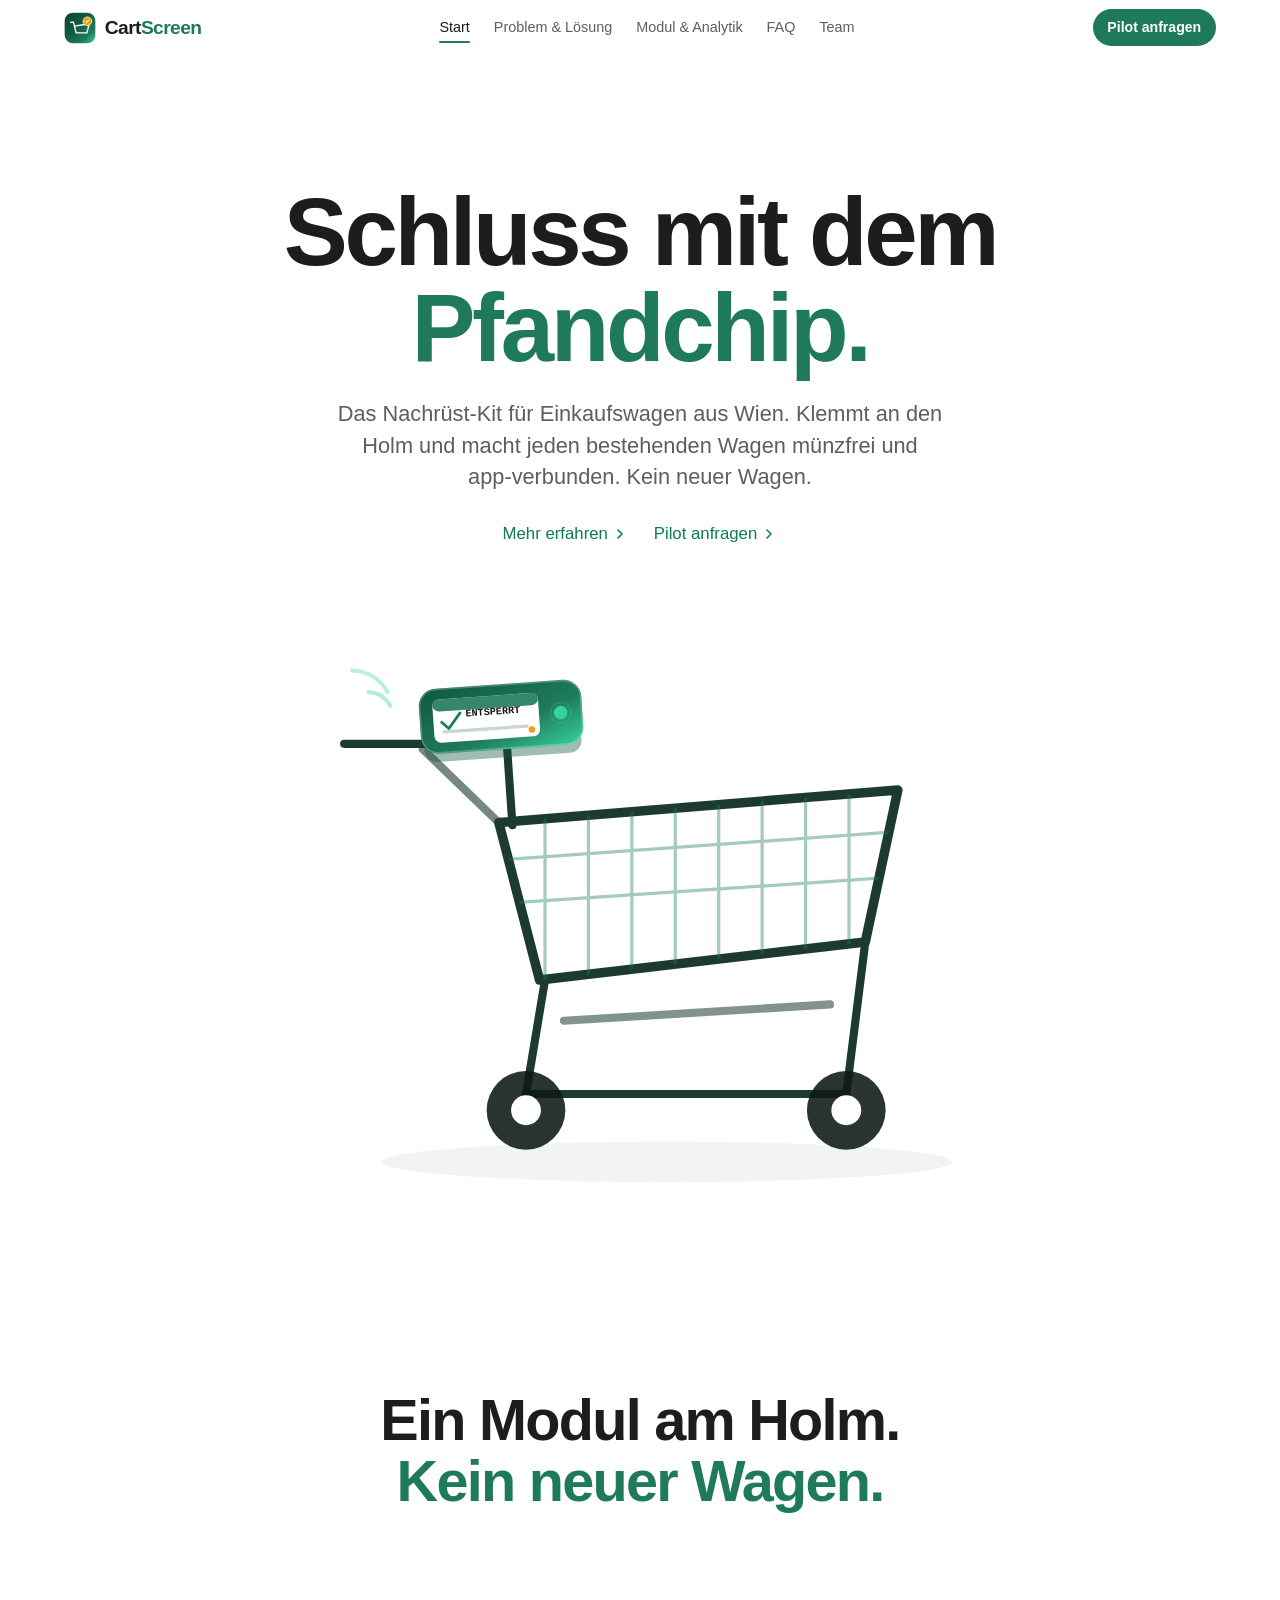
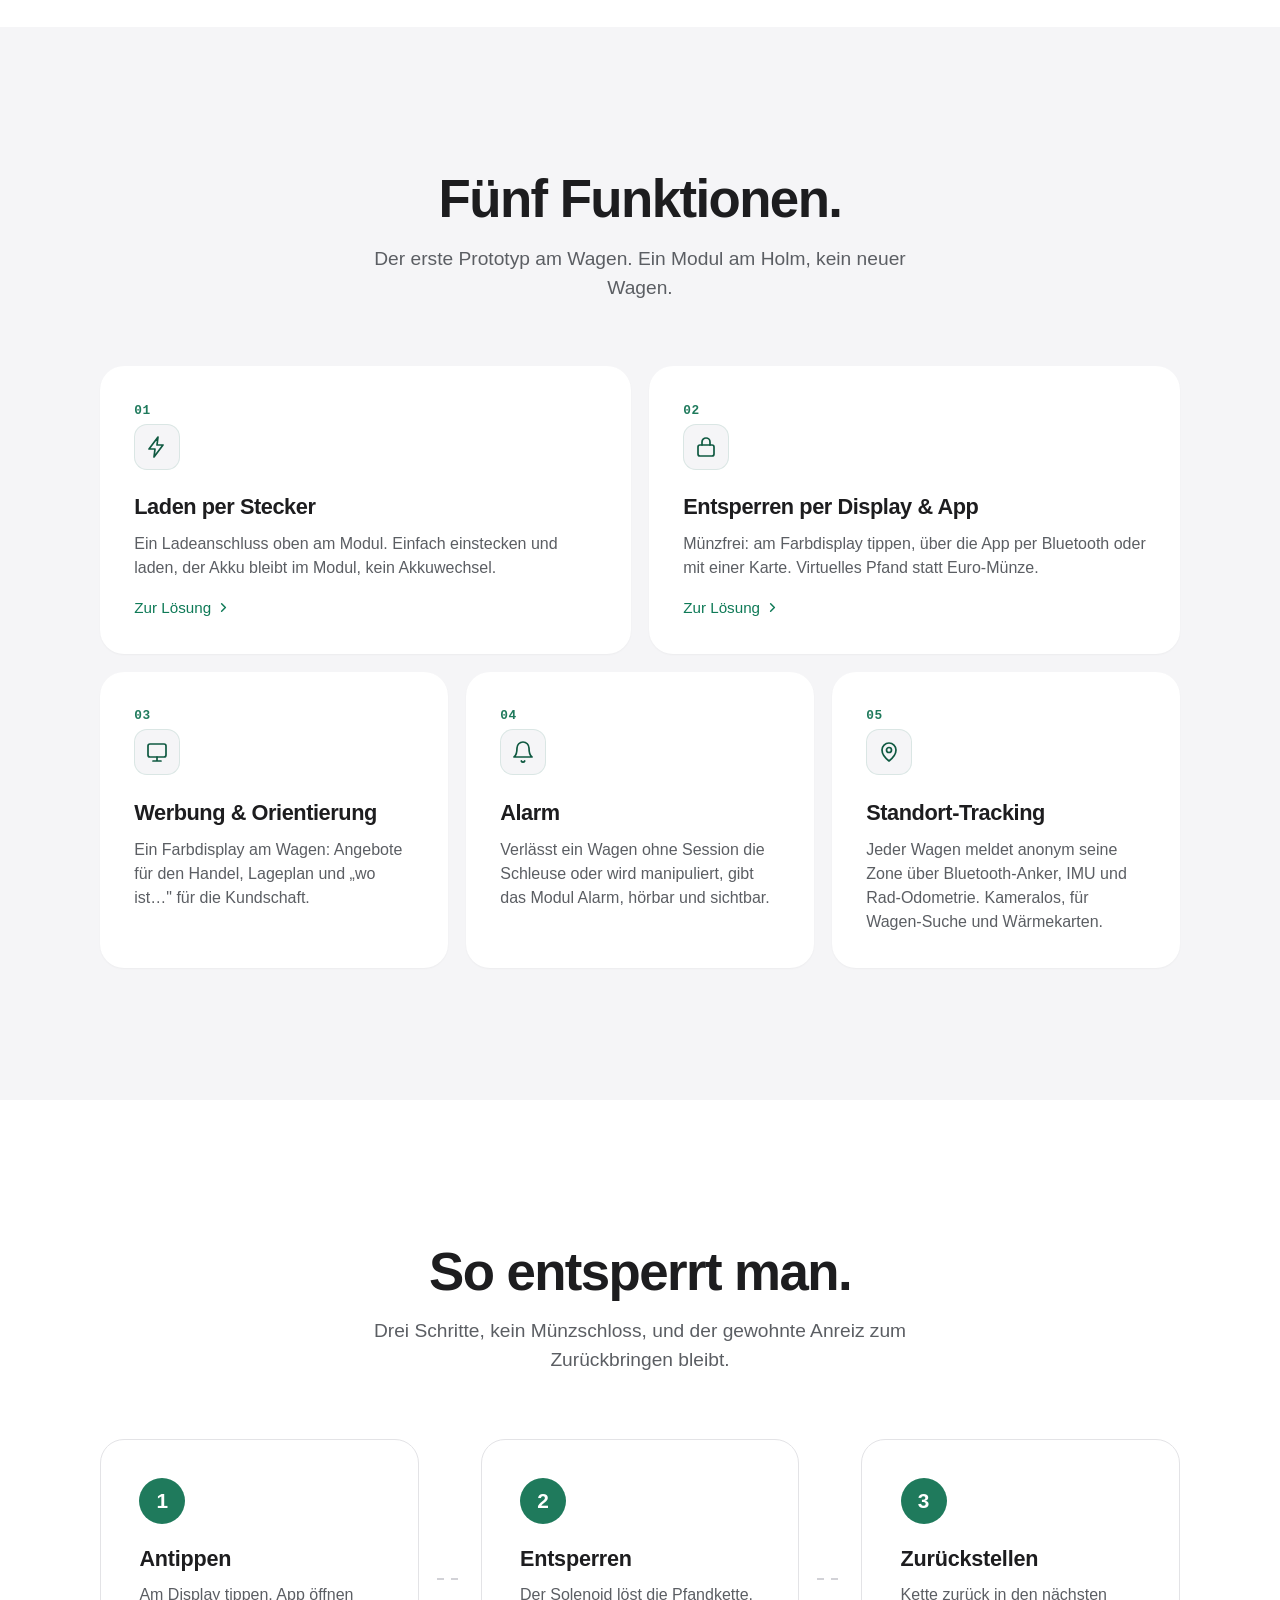
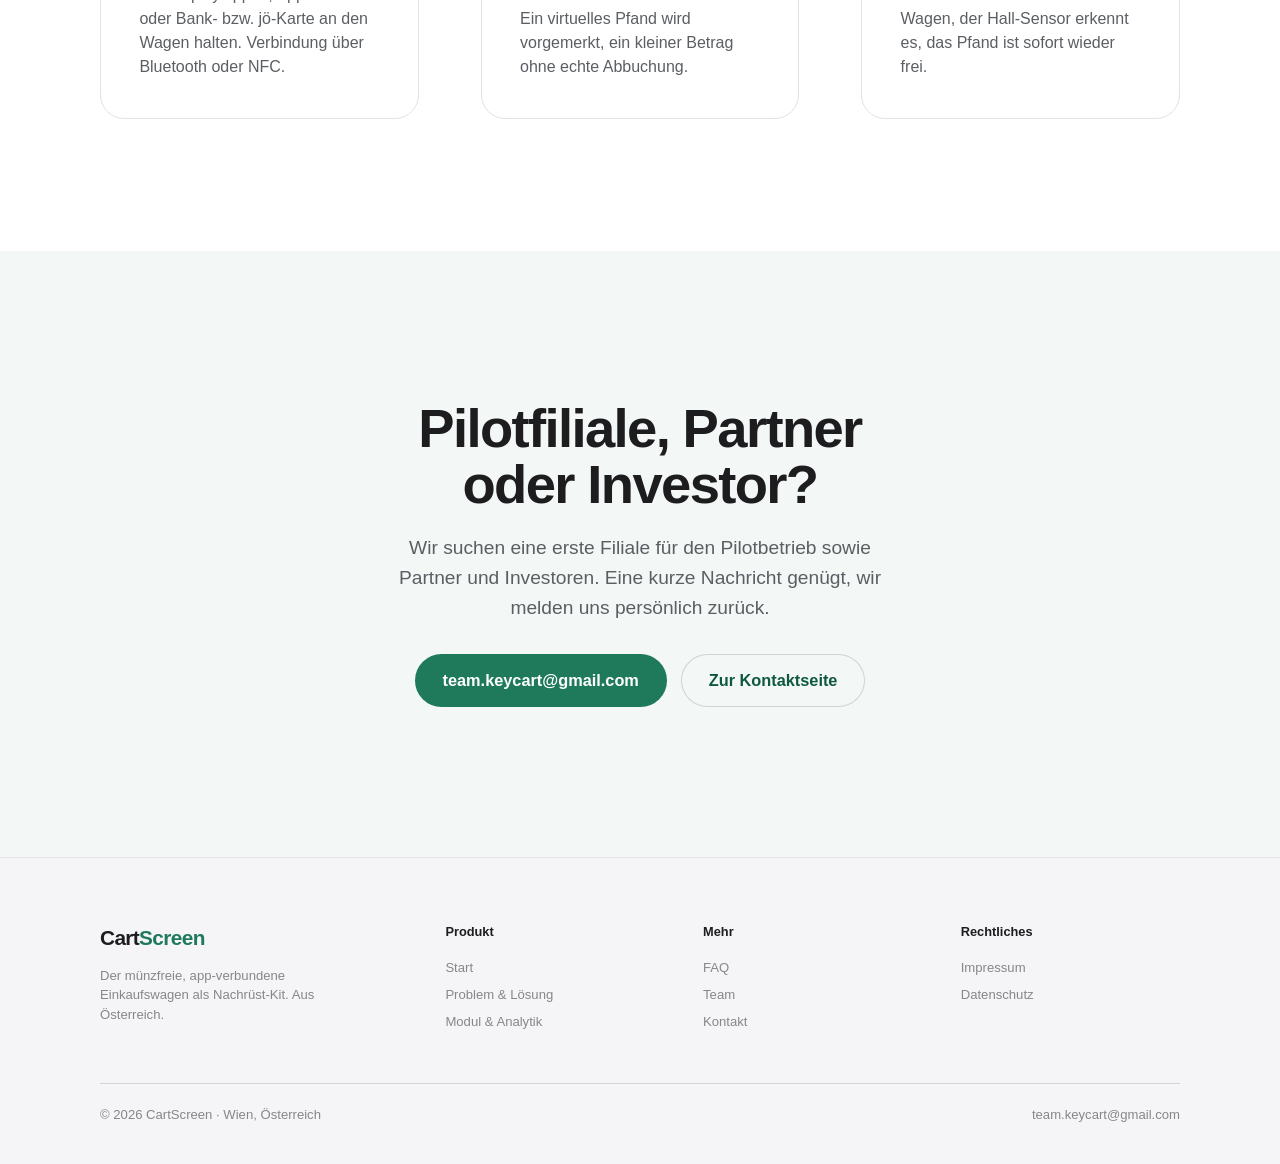
==== commit 2a533d1e: "Rebrand KeyCart -> CartScreen (Text/Wortmarke) + groesseres, einheitliches Team-Avatar-Format - Proj" ====
--- a/index.html
+++ b/index.html
@@ -3,18 +3,18 @@
 <head>
 <meta charset="UTF-8" />
 <meta name="viewport" content="width=device-width, initial-scale=1.0" />
-<title>KeyCart · Münzfreier Einkaufswagen als Nachrüst-Modul</title>
-<meta name="description" content="KeyCart rüstet bestehende Einkaufswagen nach: Laden per Stecker, Entsperren per Display oder App, ein Farbdisplay für Werbung und Orientierung, Alarm bei Diebstahl und Standort-Tracking. Ein Modul am Holm, kein neuer Wagen. Aus Wien." />
-<meta property="og:title" content="KeyCart · Münzfreier Einkaufswagen als Nachrüst-Modul" />
+<title>CartScreen · Münzfreier Einkaufswagen als Nachrüst-Modul</title>
+<meta name="description" content="CartScreen rüstet bestehende Einkaufswagen nach: Laden per Stecker, Entsperren per Display oder App, ein Farbdisplay für Werbung und Orientierung, Alarm bei Diebstahl und Standort-Tracking. Ein Modul am Holm, kein neuer Wagen. Aus Wien." />
+<meta property="og:title" content="CartScreen · Münzfreier Einkaufswagen als Nachrüst-Modul" />
 <meta property="og:description" content="Der münzfreie, app-verbundene Einkaufswagen als Nachrüst-Kit. Aus Österreich." />
 <meta property="og:type" content="website" />
 <meta property="og:url" content="https://www.keycart.at/" />
 <meta property="og:image" content="https://www.keycart.at/assets/img/keycart-logo.png" />
-<meta property="og:image:alt" content="KeyCart Logo" />
+<meta property="og:image:alt" content="CartScreen Logo" />
 <meta property="og:locale" content="de_AT" />
-<meta property="og:site_name" content="KeyCart" />
+<meta property="og:site_name" content="CartScreen" />
 <meta name="twitter:card" content="summary_large_image" />
-<meta name="twitter:title" content="KeyCart · Münzfreier Einkaufswagen als Nachrüst-Modul" />
+<meta name="twitter:title" content="CartScreen · Münzfreier Einkaufswagen als Nachrüst-Modul" />
 <meta name="twitter:description" content="Der münzfreie, app-verbundene Einkaufswagen als Nachrüst-Kit. Aus Österreich." />
 <meta name="twitter:image" content="https://www.keycart.at/assets/img/keycart-logo.png" />
 <link rel="canonical" href="https://www.keycart.at/" />
@@ -26,9 +26,9 @@
 
 <!-- ====================== NAV ====================== -->
 <header class="nav" id="nav">
-  <a href="#top" class="nav__brand" aria-label="KeyCart Startseite">
+  <a href="#top" class="nav__brand" aria-label="CartScreen Startseite">
     <span class="logo" aria-hidden="true">
-      <svg viewBox="0 0 100 100" width="32" height="32" role="img" aria-label="KeyCart Logo">
+      <svg viewBox="0 0 100 100" width="32" height="32" role="img" aria-label="CartScreen Logo">
         <defs>
           <linearGradient id="tile" x1="0" y1="0" x2="1" y2="1">
             <stop offset="0" stop-color="#0A4434"/>
@@ -51,7 +51,7 @@
         </g>
       </svg>
     </span>
-    <span class="nav__word">Key<span>Cart</span></span>
+    <span class="nav__word">Cart<span>Screen</span></span>
   </a>
   <nav class="nav__links" id="nav-links" aria-label="Hauptnavigation">
     <a href="#top" aria-current="page">Start</a>
@@ -87,7 +87,7 @@
   </div>
 
   <div class="hero__art reveal" style="--i:3">
-    <svg class="cart-svg" viewBox="0 0 560 430" role="img" aria-label="Einkaufswagen mit KeyCart-Modul am Holm">
+    <svg class="cart-svg" viewBox="0 0 560 430" role="img" aria-label="Einkaufswagen mit CartScreen-Modul am Holm">
       <defs>
         <linearGradient id="mod" x1="0" y1="0" x2="1" y2="1">
           <stop offset="0" stop-color="#0F5941"/>
@@ -251,7 +251,7 @@
   <div class="foot__inner">
     <div class="foot__cols">
       <div class="foot__brand">
-        <span class="nav__word">Key<span>Cart</span></span>
+        <span class="nav__word">Cart<span>Screen</span></span>
         <p>Der münzfreie, app-verbundene Einkaufswagen als Nachrüst-Kit. Aus Österreich.</p>
       </div>
       <div class="foot__col">
@@ -273,7 +273,7 @@
       </div>
     </div>
     <div class="foot__base">
-      <span>© 2026 KeyCart · Wien, Österreich</span>
+      <span>© 2026 CartScreen · Wien, Österreich</span>
       <a href="mailto:team.keycart@gmail.com">team.keycart@gmail.com</a>
     </div>
   </div>
--- a/css/home.css
+++ b/css/home.css
@@ -1,5 +1,5 @@
 /* ============================================================
-   KeyCart — home.css
+   CartScreen — home.css
    Eigenständiges Design-System für die Startseite (Apple-clean,
    Grün als einziger Akzent). Bewusst losgelöst von base/layout/
    components, damit die Unterseiten unberührt bleiben.
@@ -466,12 +466,15 @@
 /* Team */
 .team { display:grid; grid-template-columns:repeat(3,1fr); gap:clamp(16px,2vw,28px); margin-top:clamp(40px,5vw,64px); }
 .member { background:var(--bg-alt); border-radius:var(--r-lg); padding:clamp(26px,3vw,38px); }
-.member__av { width:60px; height:60px; border-radius:18px; display:grid; place-items:center; font-family:var(--display); font-weight:700; font-size:1.3rem; color:#fff; background:linear-gradient(150deg,var(--green-deep),var(--green) 55%,var(--mint)); margin-bottom:1.1rem; }
+/* Avatar — einheitliches Format für Foto ODER Initialen (alle drei Gründer gleich).
+   Für ein Foto: <img class="member__av" src="assets/img/team/NAME.jpg" alt="Vorname Nachname" width="112" height="112" />
+   Für Initialen: <span class="member__av">XX</span>  — Bild bitte quadratisch (z. B. 512x512), Kopf/Schultern zentriert. */
+.member__av { width:112px; height:112px; border-radius:28px; display:grid; place-items:center; font-family:var(--display); font-weight:700; font-size:2.3rem; color:#fff; background:linear-gradient(150deg,var(--green-deep),var(--green) 55%,var(--mint)); margin-bottom:1.2rem; }
 .member h3 { font-family:var(--display); font-weight:600; font-size:1.3rem; }
 .member__role { display:block; font-size:.95rem; color:var(--green-deep); font-weight:600; margin-top:.2rem; }
 .member p { margin-top:.7rem; color:var(--ink-2); font-size:.95rem; }
 /* Team-Mitglied mit Foto statt Initialen */
-img.member__av { object-fit:cover; object-position:center; background:var(--bg-alt); }
+img.member__av { object-fit:cover; object-position:center; background:var(--bg-alt); box-shadow:inset 0 0 0 1px rgba(0,0,0,.06); }
 
 /* Toast — kurze Bestätigung (z. B. E-Mail kopiert) */
 .toast {
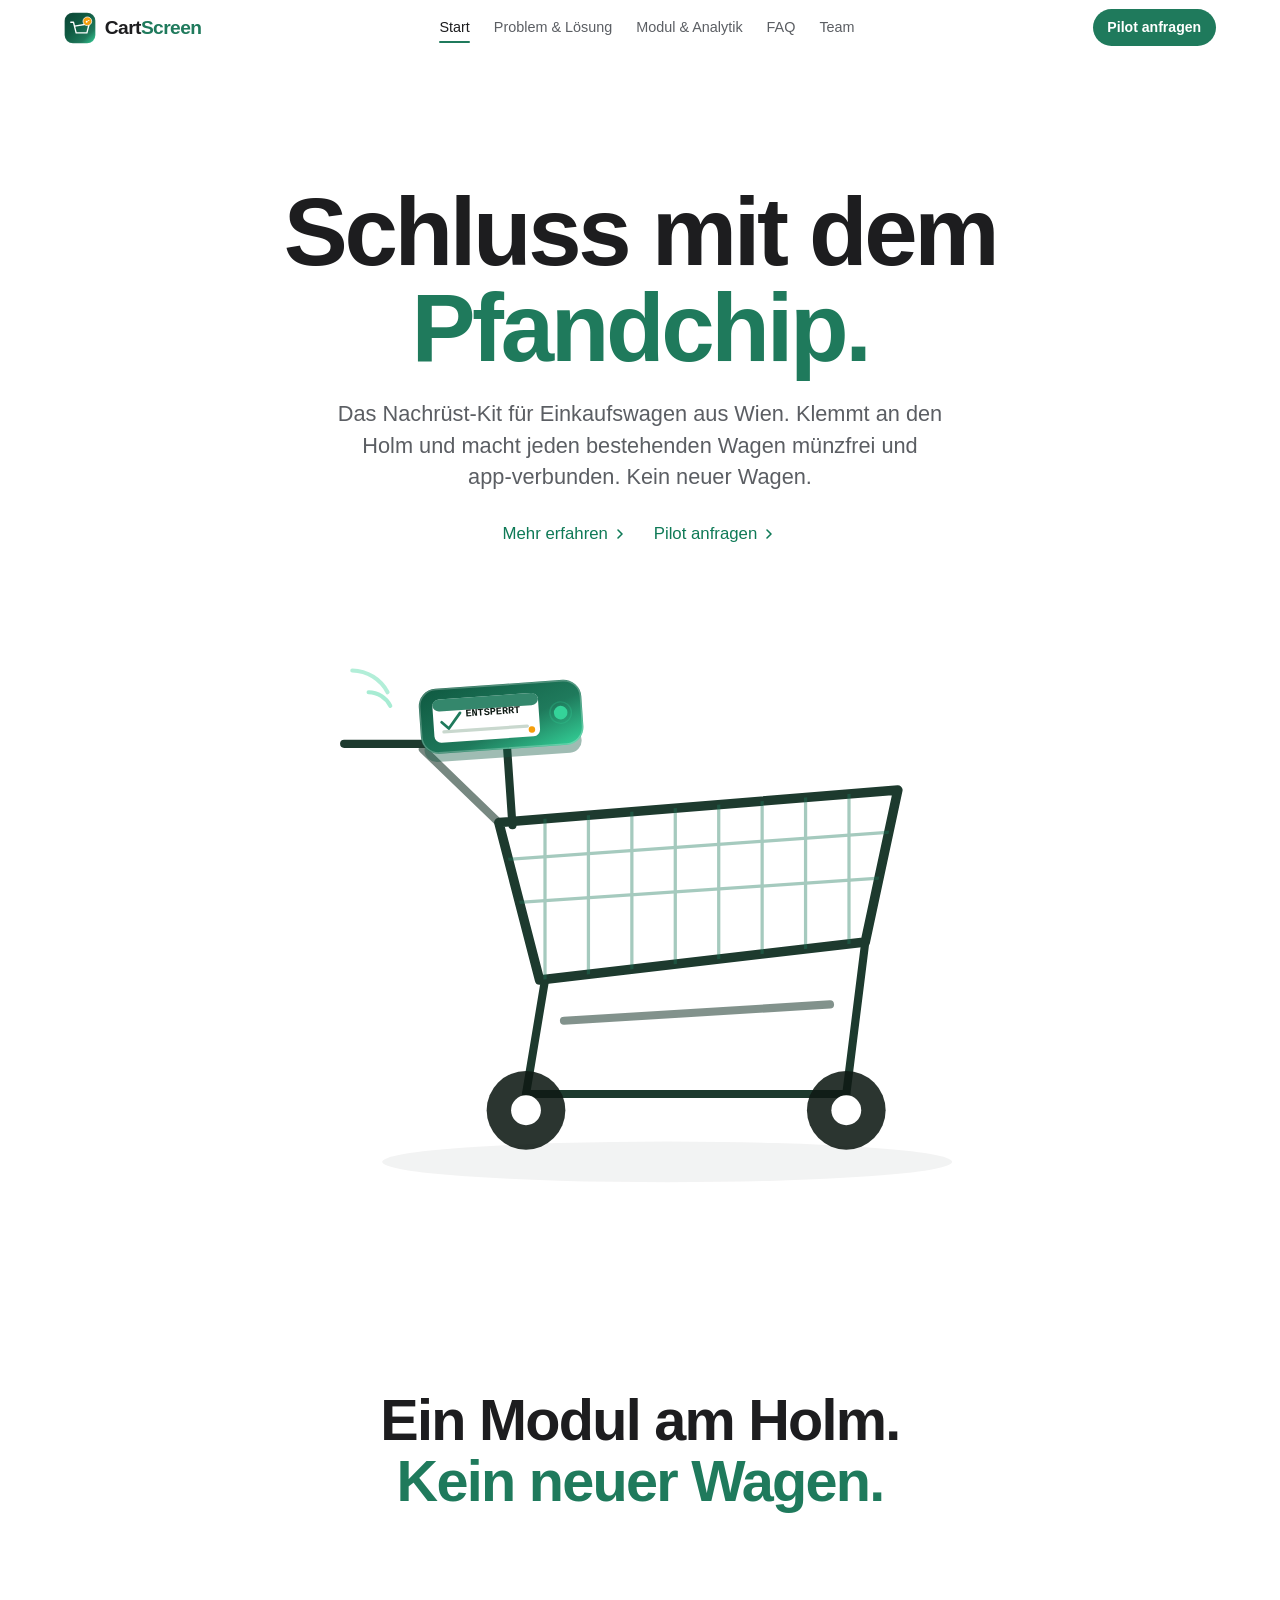
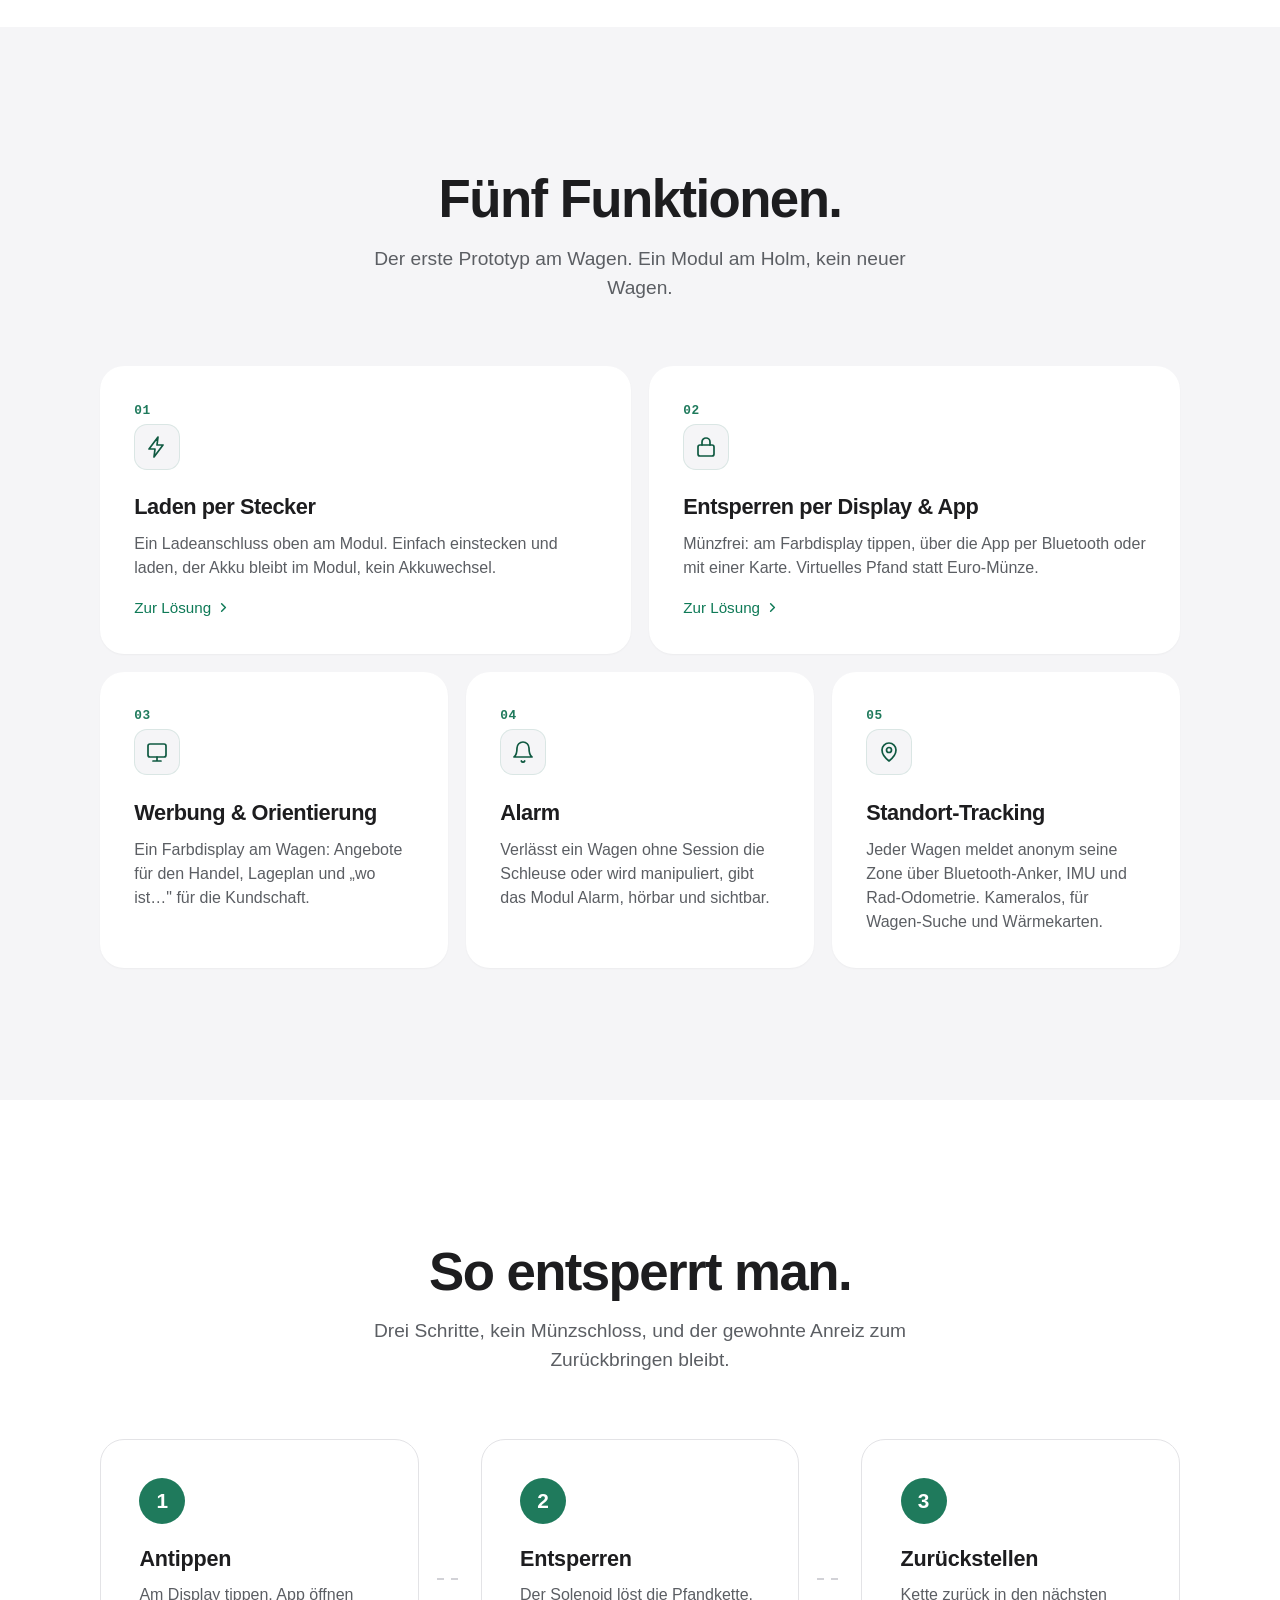
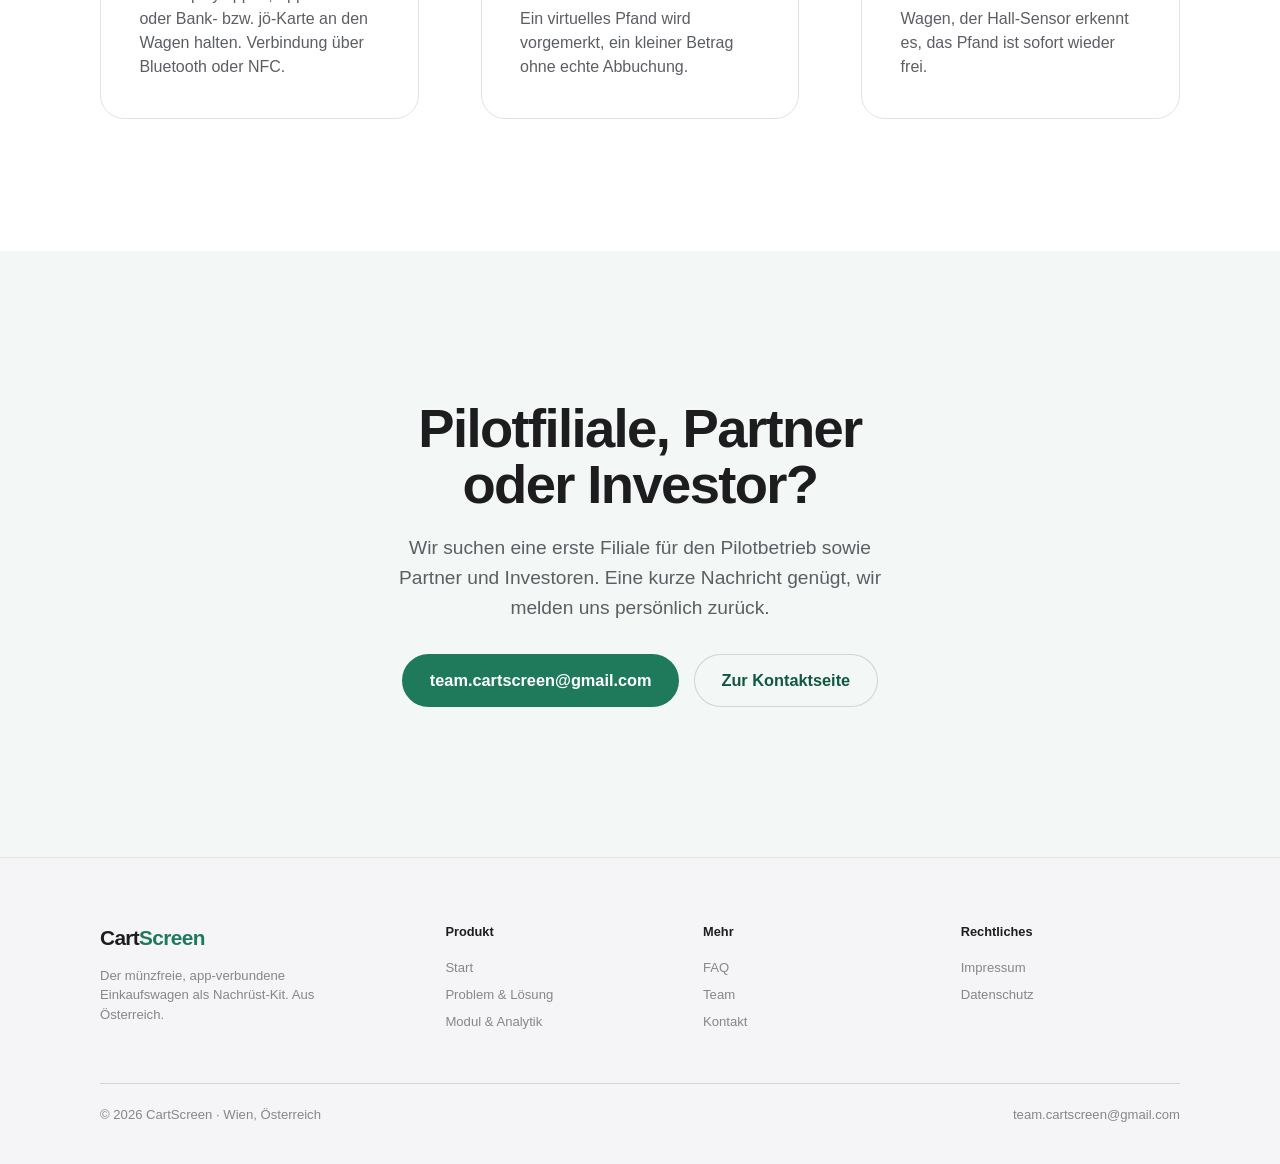
==== commit 89c620a2: "Rebrand vollstaendig: E-Mail/Domain/Logo auf cartscreen + prominentes Team-Foto (260px) - team.keyca" ====
--- a/index.html
+++ b/index.html
@@ -8,16 +8,16 @@
 <meta property="og:title" content="CartScreen · Münzfreier Einkaufswagen als Nachrüst-Modul" />
 <meta property="og:description" content="Der münzfreie, app-verbundene Einkaufswagen als Nachrüst-Kit. Aus Österreich." />
 <meta property="og:type" content="website" />
-<meta property="og:url" content="https://www.keycart.at/" />
-<meta property="og:image" content="https://www.keycart.at/assets/img/keycart-logo.png" />
+<meta property="og:url" content="https://www.cartscreen.at/" />
+<meta property="og:image" content="https://www.cartscreen.at/assets/img/cartscreen-logo.png" />
 <meta property="og:image:alt" content="CartScreen Logo" />
 <meta property="og:locale" content="de_AT" />
 <meta property="og:site_name" content="CartScreen" />
 <meta name="twitter:card" content="summary_large_image" />
 <meta name="twitter:title" content="CartScreen · Münzfreier Einkaufswagen als Nachrüst-Modul" />
 <meta name="twitter:description" content="Der münzfreie, app-verbundene Einkaufswagen als Nachrüst-Kit. Aus Österreich." />
-<meta name="twitter:image" content="https://www.keycart.at/assets/img/keycart-logo.png" />
-<link rel="canonical" href="https://www.keycart.at/" />
+<meta name="twitter:image" content="https://www.cartscreen.at/assets/img/cartscreen-logo.png" />
+<link rel="canonical" href="https://www.cartscreen.at/" />
 <link rel="icon" href="assets/img/favicon.svg" type="image/svg+xml" />
 <link rel="stylesheet" href="css/home.css" />
 <noscript><style>.reveal{opacity:1!important;transform:none!important}</style></noscript>
@@ -239,7 +239,7 @@
   <h2 class="reveal">Pilotfiliale, Partner<br/>oder Investor?</h2>
   <p class="reveal" style="--i:1">Wir suchen eine erste Filiale für den Pilotbetrieb sowie Partner und Investoren. Eine kurze Nachricht genügt, wir melden uns persönlich zurück.</p>
   <div class="cta__row reveal" style="--i:2">
-    <a href="mailto:team.keycart@gmail.com" class="btn btn--solid btn--lg">team.keycart@gmail.com</a>
+    <a href="mailto:team.cartscreen@gmail.com" class="btn btn--solid btn--lg">team.cartscreen@gmail.com</a>
     <a href="kontakt.html" class="btn btn--ghost btn--lg">Zur Kontaktseite</a>
   </div>
 </section>
@@ -274,7 +274,7 @@
     </div>
     <div class="foot__base">
       <span>© 2026 CartScreen · Wien, Österreich</span>
-      <a href="mailto:team.keycart@gmail.com">team.keycart@gmail.com</a>
+      <a href="mailto:team.cartscreen@gmail.com">team.cartscreen@gmail.com</a>
     </div>
   </div>
 </footer>
--- a/css/home.css
+++ b/css/home.css
@@ -469,7 +469,7 @@
 /* Avatar — einheitliches Format für Foto ODER Initialen (alle drei Gründer gleich).
    Für ein Foto: <img class="member__av" src="assets/img/team/NAME.jpg" alt="Vorname Nachname" width="112" height="112" />
    Für Initialen: <span class="member__av">XX</span>  — Bild bitte quadratisch (z. B. 512x512), Kopf/Schultern zentriert. */
-.member__av { width:112px; height:112px; border-radius:28px; display:grid; place-items:center; font-family:var(--display); font-weight:700; font-size:2.3rem; color:#fff; background:linear-gradient(150deg,var(--green-deep),var(--green) 55%,var(--mint)); margin-bottom:1.2rem; }
+.member__av { width:100%; max-width:260px; aspect-ratio:1/1; height:auto; border-radius:var(--r-lg); display:grid; place-items:center; font-family:var(--display); font-weight:700; font-size:clamp(3rem,7vw,3.6rem); color:#fff; background:linear-gradient(150deg,var(--green-deep),var(--green) 55%,var(--mint)); margin-bottom:1.3rem; }
 .member h3 { font-family:var(--display); font-weight:600; font-size:1.3rem; }
 .member__role { display:block; font-size:.95rem; color:var(--green-deep); font-weight:600; margin-top:.2rem; }
 .member p { margin-top:.7rem; color:var(--ink-2); font-size:.95rem; }
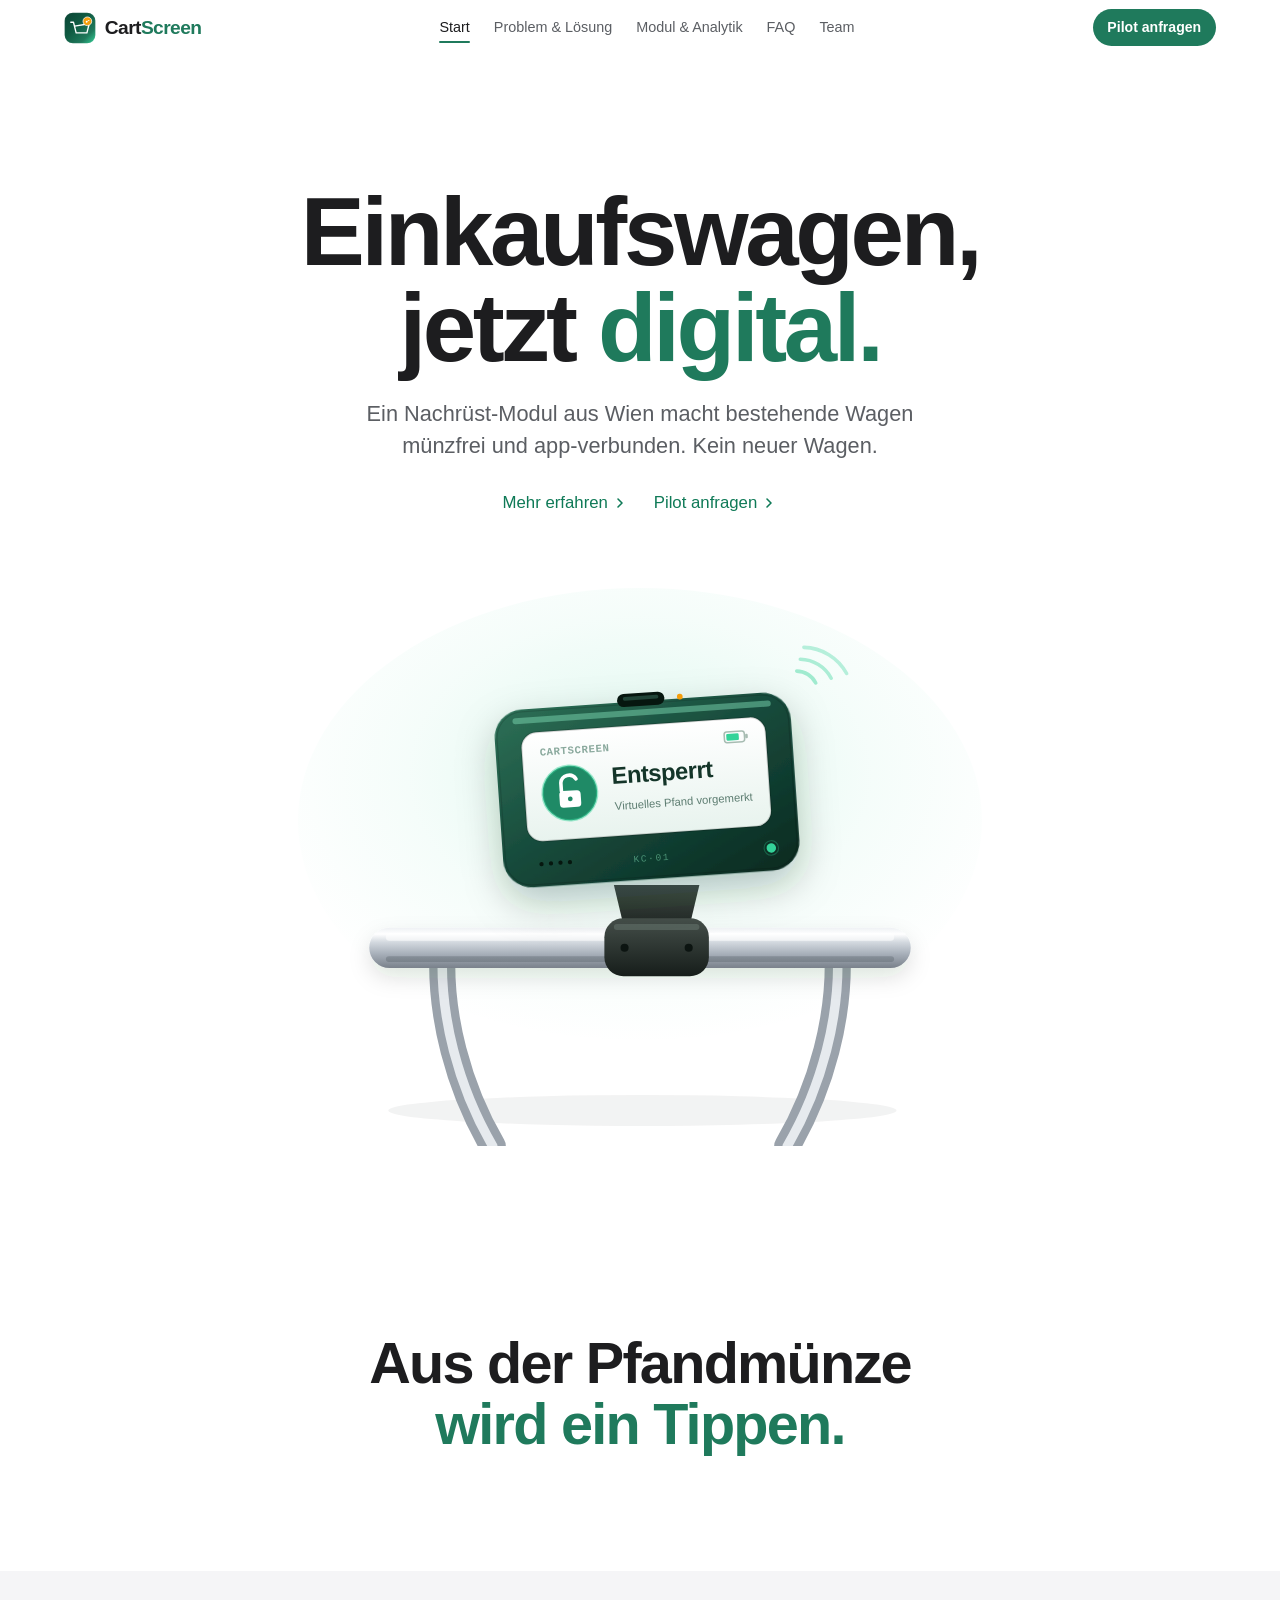
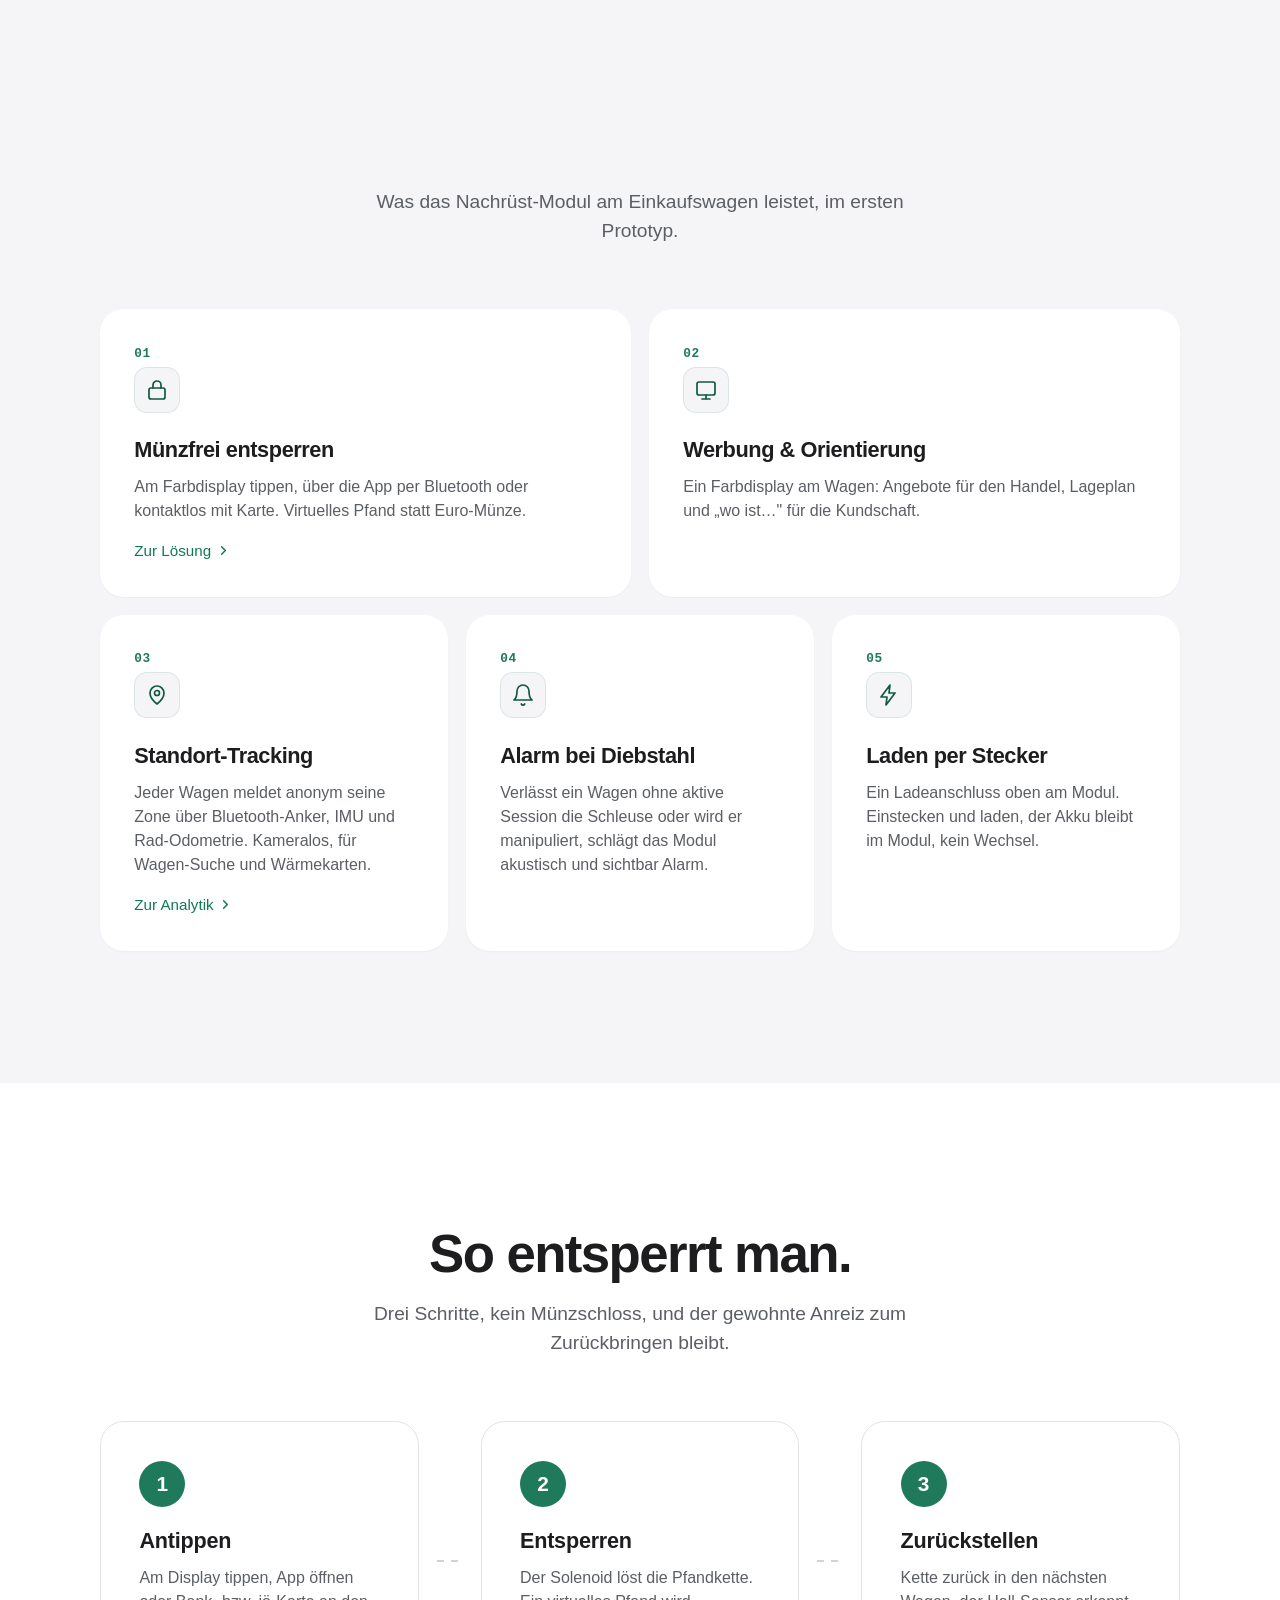
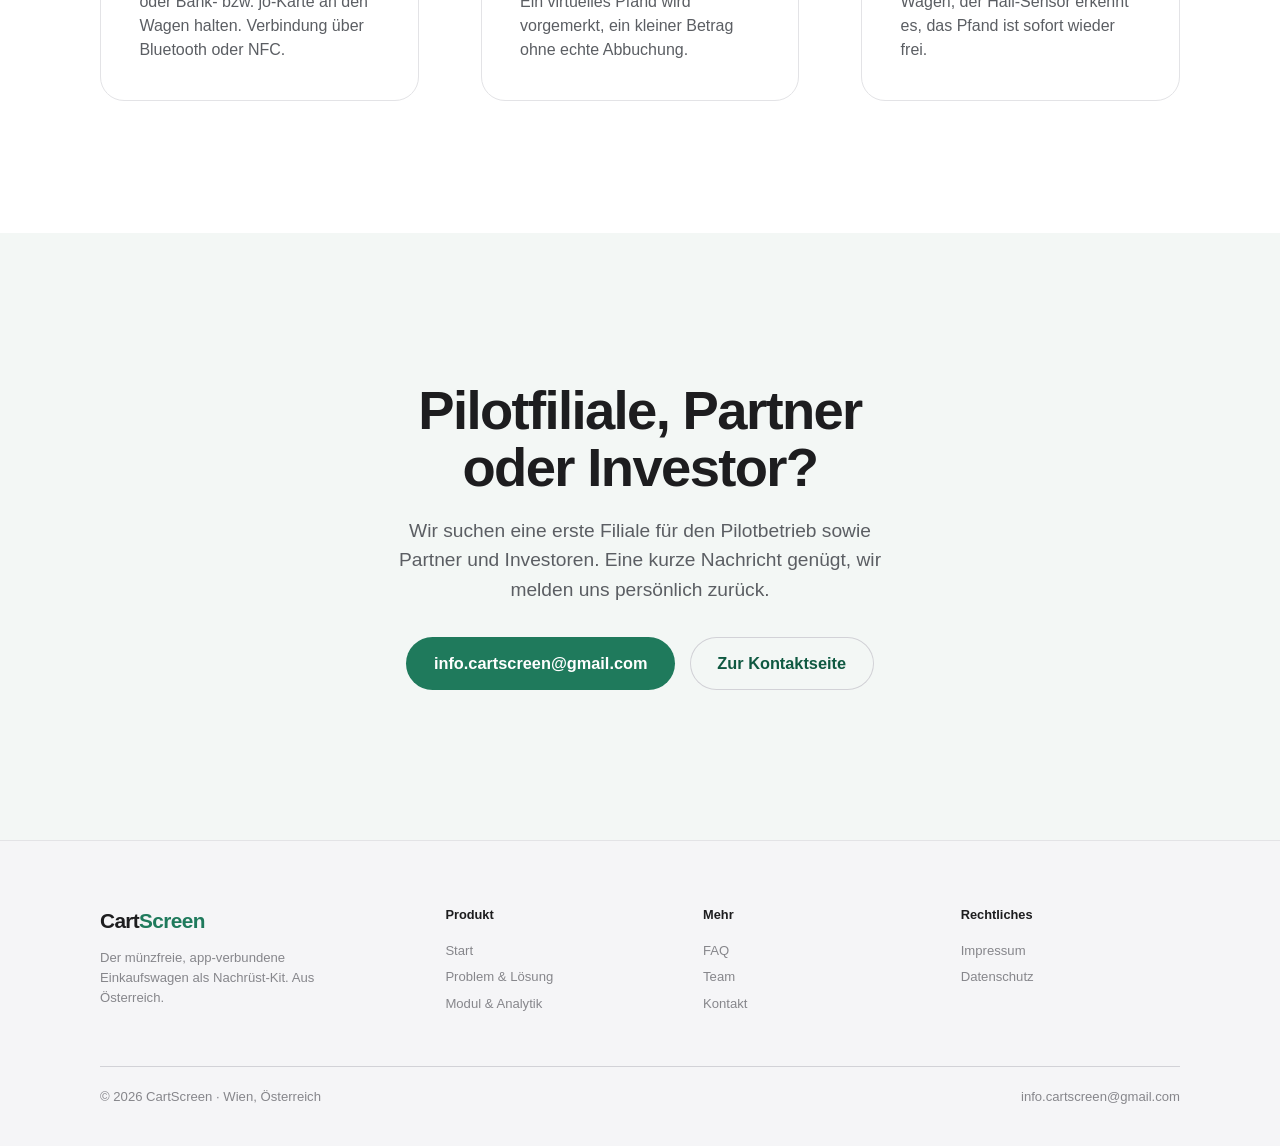
==== commit 0d01b29e: "Sync site with the current version from the cartscreen monorepo This public repo had drifted since t" ====
--- a/index.html
+++ b/index.html
@@ -4,7 +4,7 @@
 <meta charset="UTF-8" />
 <meta name="viewport" content="width=device-width, initial-scale=1.0" />
 <title>CartScreen · Münzfreier Einkaufswagen als Nachrüst-Modul</title>
-<meta name="description" content="CartScreen rüstet bestehende Einkaufswagen nach: Laden per Stecker, Entsperren per Display oder App, ein Farbdisplay für Werbung und Orientierung, Alarm bei Diebstahl und Standort-Tracking. Ein Modul am Holm, kein neuer Wagen. Aus Wien." />
+<meta name="description" content="CartScreen digitalisiert bestehende Einkaufswagen: münzfrei entsperren per Display, App oder Karte, ein Farbdisplay für Werbung und Orientierung, Standort-Tracking, Alarm bei Diebstahl und Laden per Stecker. Ein Nachrüst-Modul an der Griffstange, kein neuer Wagen. Aus Wien." />
 <meta property="og:title" content="CartScreen · Münzfreier Einkaufswagen als Nachrüst-Modul" />
 <meta property="og:description" content="Der münzfreie, app-verbundene Einkaufswagen als Nachrüst-Kit. Aus Österreich." />
 <meta property="og:type" content="website" />
@@ -71,10 +71,10 @@
 <!-- ====================== HERO ====================== -->
 <section class="hero">
   <div class="hero__inner">
-    <h1 class="reveal" style="--i:0">Schluss mit dem<br/><em>Pfandchip.</em></h1>
+    <h1 class="reveal" style="--i:0">Einkaufswagen,<br/>jetzt <em>digital.</em></h1>
     <p class="hero__sub reveal" style="--i:1">
-      Das Nachrüst-Kit für Einkaufswagen aus Wien. Klemmt an den Holm und macht jeden
-      bestehenden Wagen münzfrei und app-verbunden. Kein neuer Wagen.
+      Ein Nachrüst-Modul aus Wien macht bestehende Wagen münzfrei und
+      app-verbunden. Kein neuer Wagen.
     </p>
     <div class="hero__links reveal" style="--i:2">
       <a href="#funktionen" class="link">Mehr erfahren
@@ -87,68 +87,117 @@
   </div>
 
   <div class="hero__art reveal" style="--i:3">
-    <svg class="cart-svg" viewBox="0 0 560 430" role="img" aria-label="Einkaufswagen mit CartScreen-Modul am Holm">
+    <svg class="cart-svg" viewBox="0 0 640 470" role="img" aria-label="CartScreen-Modul, montiert an der Griffstange eines Einkaufswagens">
       <defs>
-        <linearGradient id="mod" x1="0" y1="0" x2="1" y2="1">
-          <stop offset="0" stop-color="#0F5941"/>
-          <stop offset="0.6" stop-color="#1F7A5C"/>
-          <stop offset="1" stop-color="#34D399"/>
+        <radialGradient id="glow" cx="50%" cy="40%" r="58%">
+          <stop offset="0" stop-color="#34D399" stop-opacity="0.16"/>
+          <stop offset="58%" stop-color="#34D399" stop-opacity="0.05"/>
+          <stop offset="100%" stop-color="#34D399" stop-opacity="0"/>
+        </radialGradient>
+        <linearGradient id="steel" x1="0" y1="0" x2="0" y2="1">
+          <stop offset="0" stop-color="#eef1f4"/>
+          <stop offset="0.16" stop-color="#ffffff"/>
+          <stop offset="0.36" stop-color="#d3d9df"/>
+          <stop offset="0.64" stop-color="#a9b1bb"/>
+          <stop offset="1" stop-color="#79818b"/>
         </linearGradient>
-        <clipPath id="basketClip">
-          <path d="M176 150 L470 126 L446 238 L206 266 Z"/>
-        </clipPath>
+        <linearGradient id="enc" x1="0.05" y1="0" x2="0.92" y2="1">
+          <stop offset="0" stop-color="#2c6e55"/>
+          <stop offset="0.5" stop-color="#16493a"/>
+          <stop offset="1" stop-color="#0a2c22"/>
+        </linearGradient>
+        <linearGradient id="bracket" x1="0" y1="0" x2="0" y2="1">
+          <stop offset="0" stop-color="#454f4a"/>
+          <stop offset="1" stop-color="#161d1a"/>
+        </linearGradient>
+        <linearGradient id="scr" x1="0" y1="0" x2="0" y2="1">
+          <stop offset="0" stop-color="#ffffff"/>
+          <stop offset="1" stop-color="#e8f3ee"/>
+        </linearGradient>
+        <filter id="ds" x="-40%" y="-40%" width="180%" height="180%">
+          <feDropShadow dx="0" dy="13" stdDeviation="16" flood-color="#0a3024" flood-opacity="0.26"/>
+        </filter>
+        <filter id="dsTube" x="-20%" y="-80%" width="140%" height="300%">
+          <feDropShadow dx="0" dy="8" stdDeviation="9" flood-color="#0a3024" flood-opacity="0.12"/>
+        </filter>
       </defs>
 
-      <ellipse cx="300" cy="400" rx="210" ry="15" fill="#0E1A14" opacity="0.05"/>
-
-      <g fill="none" stroke="#1d3a2e" stroke-width="6" stroke-linecap="round" stroke-linejoin="round">
-        <path d="M62 92 H188" />
-        <path d="M182 94 L186 152" />
-        <path d="M120 96 L176 150" opacity="0.6"/>
-        <path d="M176 150 L470 126 L446 238 L206 266 Z" stroke-width="7"/>
-        <path d="M210 266 L196 350" />
-        <path d="M446 238 L432 350" />
-        <path d="M196 350 H432" />
-        <path d="M224 296 L420 284" opacity="0.55"/>
+      <!-- soft brand glow + grounding shadow -->
+      <ellipse cx="320" cy="196" rx="288" ry="196" fill="url(#glow)"/>
+      <ellipse cx="322" cy="440" rx="214" ry="13" fill="#0E1A14" opacity="0.05"/>
+
+      <!-- handle-bar tubes sweeping down out of frame (cart frame) -->
+      <g fill="none" stroke-linecap="round">
+        <path d="M154 300 C 150 360 168 422 196 470" stroke="#9aa2ab" stroke-width="22"/>
+        <path d="M486 300 C 490 360 472 422 444 470" stroke="#9aa2ab" stroke-width="22"/>
+        <path d="M154 300 C 150 360 168 422 196 470" stroke="#e6eaee" stroke-width="8"/>
+        <path d="M486 300 C 490 360 472 422 444 470" stroke="#e6eaee" stroke-width="8"/>
       </g>
 
-      <g clip-path="url(#basketClip)" stroke="#1F7A5C" stroke-width="2.4" opacity="0.4">
-        <path d="M210 110 L210 280"/><path d="M242 108 L242 280"/>
-        <path d="M274 106 L274 280"/><path d="M306 104 L306 280"/>
-        <path d="M338 102 L338 280"/><path d="M370 100 L370 280"/>
-        <path d="M402 98 L402 280"/><path d="M434 96 L434 280"/>
-        <path d="M170 178 L480 156"/><path d="M174 210 L470 190"/>
-      </g>
-
-      <g>
-        <circle cx="196" cy="362" r="29" fill="#0E1A14" opacity="0.88"/>
-        <circle cx="196" cy="362" r="11" fill="#fff"/>
-        <circle cx="432" cy="362" r="29" fill="#0E1A14" opacity="0.88"/>
-        <circle cx="432" cy="362" r="11" fill="#fff"/>
-      </g>
-
-      <g transform="rotate(-4 150 78)">
-        <rect x="120" y="86" width="116" height="18" rx="9" fill="#0F5941" opacity="0.4"/>
-        <rect x="118" y="50" width="120" height="48" rx="13" fill="url(#mod)"/>
-        <rect x="118.7" y="50.7" width="118.6" height="46.6" rx="12.3" fill="none" stroke="#fff" stroke-opacity="0.25"/>
-        <rect x="128" y="58" width="78" height="32" rx="5" fill="#fff"/>
-        <rect x="128" y="58" width="78" height="9" rx="5" fill="#1F7A5C" opacity="0.9"/>
-        <circle cx="200" cy="85" r="2.4" fill="#F59E0B"/>
-        <g stroke="#1F7A5C" stroke-width="2" stroke-linecap="round" fill="none">
-          <path d="m134 75 5 5 9-11"/>
-        </g>
-        <text x="152" y="72" font-family="JetBrains Mono, monospace" font-size="7.5" fill="#0E1A14" font-weight="600">ENTSPERRT</text>
-        <rect x="134" y="81" width="64" height="2.4" rx="1.2" fill="#C9D8CE"/>
-        <circle cx="222" cy="74" r="5" fill="#34D399"/>
-        <circle cx="222" cy="74" r="5" fill="none" stroke="#34D399" stroke-opacity="0.5">
-          <animate attributeName="r" values="5;11;5" dur="2.6s" repeatCount="indefinite"/>
+      <!-- push-handle bar (steel grip) -->
+      <rect x="92" y="286" width="456" height="34" rx="17" fill="url(#steel)" filter="url(#dsTube)"/>
+      <rect x="106" y="291" width="428" height="6" rx="3" fill="#ffffff" opacity="0.6"/>
+      <rect x="106" y="310" width="428" height="5" rx="2.5" fill="#5e666f" opacity="0.4"/>
+
+      <!-- mount bracket clamping the bar, tapered neck up to the module -->
+      <path d="M298 250 H370 L360 292 H308 Z" fill="url(#bracket)"/>
+      <rect x="290" y="278" width="88" height="49" rx="16" fill="url(#bracket)"/>
+      <rect x="298" y="283" width="72" height="5" rx="2.5" fill="#6b7a72" opacity="0.5"/>
+      <circle cx="307" cy="303" r="3.4" fill="#0c1411"/>
+      <circle cx="361" cy="303" r="3.4" fill="#0c1411"/>
+
+      <!-- ============ CartScreen module (the product) ============ -->
+      <g transform="translate(196 104) rotate(-4)">
+        <!-- enclosure -->
+        <rect x="0" y="0" width="250" height="150" rx="24" fill="url(#enc)" filter="url(#ds)"/>
+        <rect x="2" y="2" width="246" height="146" rx="22" fill="none" stroke="#000" stroke-opacity="0.14"/>
+        <rect x="16" y="7" width="218" height="5" rx="2.5" fill="#7ad6af" opacity="0.5"/>
+
+        <!-- USB-C charge port on the top edge (Laden per Stecker) -->
+        <rect x="105" y="-7" width="40" height="11" rx="5.5" fill="#06160f"/>
+        <rect x="110" y="-4.5" width="30" height="3.2" rx="1.6" fill="#214437"/>
+        <circle cx="158" cy="-1.5" r="2.4" fill="#F59E0B"/>
+
+        <!-- screen -->
+        <rect x="22" y="20" width="206" height="92" rx="13" fill="url(#scr)"/>
+        <rect x="22" y="20" width="206" height="92" rx="13" fill="none" stroke="#000" stroke-opacity="0.16" stroke-width="1.6"/>
+
+        <text x="37" y="40" font-family="ui-monospace, SFMono-Regular, Menlo, monospace" font-size="9" letter-spacing="0.5" fill="#8aa99d" font-weight="700">CARTSCREEN</text>
+        <g transform="translate(193 31)">
+          <rect x="0" y="0" width="17" height="9" rx="2.2" fill="none" stroke="#a7bcb2" stroke-width="1.3"/>
+          <rect x="17.6" y="2.6" width="2.2" height="3.8" rx="1" fill="#a7bcb2"/>
+          <rect x="1.7" y="1.7" width="10.5" height="5.6" rx="1" fill="#34D399"/>
+        </g>
+
+        <!-- unlock badge -->
+        <circle cx="60" cy="73" r="23" fill="#1F8A66"/>
+        <circle cx="60" cy="73" r="23" fill="none" stroke="#34D399" stroke-opacity="0.45" stroke-width="2"/>
+        <g transform="translate(60 73)" stroke="#fff" stroke-width="3" fill="none" stroke-linecap="round" stroke-linejoin="round">
+          <path d="M-7 -2 V-9 a7 7 0 0 1 13 -2.5"/>
+          <rect x="-9" y="-2" width="18" height="14" rx="3.2" fill="#fff" stroke="none"/>
+          <circle cx="0" cy="5" r="2" fill="#1F8A66" stroke="none"/>
+        </g>
+
+        <text x="96" y="68" font-family="-apple-system, BlinkMacSystemFont, 'Segoe UI', Helvetica, Arial, sans-serif" font-size="20" font-weight="700" letter-spacing="-0.4" fill="#143529">Entsperrt</text>
+        <text x="97" y="90" font-family="-apple-system, BlinkMacSystemFont, 'Segoe UI', Helvetica, Arial, sans-serif" font-size="9.5" fill="#5d7d71">Virtuelles Pfand vorgemerkt</text>
+
+        <!-- lower bezel: speaker grille (alarm) + status LED -->
+        <g fill="#06170f">
+          <circle cx="32" cy="131" r="1.8"/><circle cx="40" cy="131" r="1.8"/><circle cx="48" cy="131" r="1.8"/><circle cx="56" cy="131" r="1.8"/>
+        </g>
+        <text x="125" y="135" text-anchor="middle" font-family="ui-monospace, SFMono-Regular, Menlo, monospace" font-size="8" letter-spacing="1.4" fill="#5fae8c" opacity="0.75">KC&#183;01</text>
+        <circle cx="226" cy="131" r="4" fill="#34D399"/>
+        <circle cx="226" cy="131" r="4" fill="none" stroke="#34D399" stroke-opacity="0.5">
+          <animate attributeName="r" values="4;9;4" dur="2.6s" repeatCount="indefinite"/>
           <animate attributeName="stroke-opacity" values="0.5;0;0.5" dur="2.6s" repeatCount="indefinite"/>
         </circle>
       </g>
 
-      <g fill="none" stroke="#34D399" stroke-width="3" stroke-linecap="round" transform="translate(96 36)">
-        <path d="M0 28 a18 18 0 0 0 -16 -10" opacity="0.85"><animate attributeName="opacity" values="0.2;0.85;0.2" dur="2.4s" repeatCount="indefinite"/></path>
-        <path d="M-2 18 a30 30 0 0 0 -26 -16" opacity="0.55"><animate attributeName="opacity" values="0.1;0.55;0.1" dur="2.4s" begin="0.3s" repeatCount="indefinite"/></path>
+      <!-- connectivity signal -->
+      <g fill="none" stroke="#34D399" stroke-width="3" stroke-linecap="round" transform="translate(452 92)">
+        <path d="M0 -22 a18 18 0 0 1 16 10"><animate attributeName="opacity" values="0.25;0.9;0.25" dur="2.4s" repeatCount="indefinite"/></path>
+        <path d="M3 -32 a30 30 0 0 1 26 16"><animate attributeName="opacity" values="0.12;0.6;0.12" dur="2.4s" begin="0.3s" repeatCount="indefinite"/></path>
+        <path d="M6 -42 a42 42 0 0 1 36 22"><animate attributeName="opacity" values="0.08;0.4;0.08" dur="2.4s" begin="0.6s" repeatCount="indefinite"/></path>
       </g>
     </svg>
   </div>
@@ -156,7 +205,7 @@
 
 <!-- ====================== STATEMENT ====================== -->
 <section class="statement">
-  <p class="reveal">Ein Modul am Holm.<br/><em>Kein neuer Wagen.</em></p>
+  <p class="reveal">Aus der Pfandmünze<br/><em>wird ein Tippen.</em></p>
 </section>
 
 <!-- ====================== FÜNF FUNKTIONEN (Bento) ====================== -->
@@ -164,41 +213,41 @@
   <div class="wrap">
     <div class="sec__head">
       <h2 class="reveal">Fünf Funktionen.</h2>
-      <p class="reveal" style="--i:1">Der erste Prototyp am Wagen. Ein Modul am Holm, kein neuer Wagen.</p>
+      <p class="reveal" style="--i:1">Was das Nachrüst-Modul am Einkaufswagen leistet, im ersten Prototyp.</p>
     </div>
 
     <div class="bento">
       <a class="bento__box bento__box--wide reveal" href="problem-loesung.html#loesung">
         <span class="bento__n">01</span>
-        <span class="bento__ic"><svg viewBox="0 0 24 24" fill="none" stroke="currentColor" stroke-width="1.7" stroke-linecap="round" stroke-linejoin="round"><path d="M13 2 4 14h6l-1 8 9-12h-6z"/></svg></span>
-        <h3>Laden per Stecker</h3>
-        <p>Ein Ladeanschluss oben am Modul. Einfach einstecken und laden, der Akku bleibt im Modul, kein Akkuwechsel.</p>
+        <span class="bento__ic"><svg viewBox="0 0 24 24" fill="none" stroke="currentColor" stroke-width="1.7" stroke-linecap="round" stroke-linejoin="round"><rect x="4" y="10" width="16" height="11" rx="2"/><path d="M8 10V7a4 4 0 0 1 8 0v3"/></svg></span>
+        <h3>Münzfrei entsperren</h3>
+        <p>Am Farbdisplay tippen, über die App per Bluetooth oder kontaktlos mit Karte. Virtuelles Pfand statt Euro-Münze.</p>
         <span class="bento__more">Zur Lösung <svg viewBox="0 0 24 24" fill="none" stroke="currentColor" stroke-width="2.4" stroke-linecap="round" stroke-linejoin="round"><path d="m9 6 6 6-6 6"/></svg></span>
       </a>
-      <a class="bento__box bento__box--wide reveal" href="problem-loesung.html#loesung">
+      <a class="bento__box bento__box--wide reveal" href="modul-analytik.html#modul">
         <span class="bento__n">02</span>
-        <span class="bento__ic"><svg viewBox="0 0 24 24" fill="none" stroke="currentColor" stroke-width="1.7" stroke-linecap="round" stroke-linejoin="round"><rect x="4" y="10" width="16" height="11" rx="2"/><path d="M8 10V7a4 4 0 0 1 8 0v3"/></svg></span>
-        <h3>Entsperren per Display &amp; App</h3>
-        <p>Münzfrei: am Farbdisplay tippen, über die App per Bluetooth oder mit einer Karte. Virtuelles Pfand statt Euro-Münze.</p>
-        <span class="bento__more">Zur Lösung <svg viewBox="0 0 24 24" fill="none" stroke="currentColor" stroke-width="2.4" stroke-linecap="round" stroke-linejoin="round"><path d="m9 6 6 6-6 6"/></svg></span>
-      </a>
-      <a class="bento__box reveal" href="modul-analytik.html#modul">
-        <span class="bento__n">03</span>
         <span class="bento__ic"><svg viewBox="0 0 24 24" fill="none" stroke="currentColor" stroke-width="1.7" stroke-linecap="round" stroke-linejoin="round"><rect x="3" y="4" width="18" height="13" rx="2"/><path d="M8 21h8M12 17v4"/></svg></span>
         <h3>Werbung &amp; Orientierung</h3>
         <p>Ein Farbdisplay am Wagen: Angebote für den Handel, Lageplan und „wo ist…" für die Kundschaft.</p>
       </a>
+      <a class="bento__box reveal" href="modul-analytik.html#analytik">
+        <span class="bento__n">03</span>
+        <span class="bento__ic"><svg viewBox="0 0 24 24" fill="none" stroke="currentColor" stroke-width="1.7" stroke-linecap="round" stroke-linejoin="round"><path d="M12 21s-7-5.5-7-11a7 7 0 0 1 14 0c0 5.5-7 11-7 11z"/><circle cx="12" cy="10" r="2.5"/></svg></span>
+        <h3>Standort-Tracking</h3>
+        <p>Jeder Wagen meldet anonym seine Zone über Bluetooth-Anker, IMU und Rad-Odometrie. Kameralos, für Wagen-Suche und Wärmekarten.</p>
+        <span class="bento__more">Zur Analytik <svg viewBox="0 0 24 24" fill="none" stroke="currentColor" stroke-width="2.4" stroke-linecap="round" stroke-linejoin="round"><path d="m9 6 6 6-6 6"/></svg></span>
+      </a>
       <a class="bento__box reveal" href="faq.html">
         <span class="bento__n">04</span>
         <span class="bento__ic"><svg viewBox="0 0 24 24" fill="none" stroke="currentColor" stroke-width="1.7" stroke-linecap="round" stroke-linejoin="round"><path d="M18 8a6 6 0 0 0-12 0c0 7-3 9-3 9h18s-3-2-3-9"/><path d="M10.3 21a1.9 1.9 0 0 0 3.4 0"/></svg></span>
-        <h3>Alarm</h3>
-        <p>Verlässt ein Wagen ohne Session die Schleuse oder wird manipuliert, gibt das Modul Alarm, hörbar und sichtbar.</p>
-      </a>
-      <a class="bento__box reveal" href="modul-analytik.html#analytik">
+        <h3>Alarm bei Diebstahl</h3>
+        <p>Verlässt ein Wagen ohne aktive Session die Schleuse oder wird er manipuliert, schlägt das Modul akustisch und sichtbar Alarm.</p>
+      </a>
+      <a class="bento__box reveal" href="faq.html">
         <span class="bento__n">05</span>
-        <span class="bento__ic"><svg viewBox="0 0 24 24" fill="none" stroke="currentColor" stroke-width="1.7" stroke-linecap="round" stroke-linejoin="round"><path d="M12 21s-7-5.5-7-11a7 7 0 0 1 14 0c0 5.5-7 11-7 11z"/><circle cx="12" cy="10" r="2.5"/></svg></span>
-        <h3>Standort-Tracking</h3>
-        <p>Jeder Wagen meldet anonym seine Zone über Bluetooth-Anker, IMU und Rad-Odometrie. Kameralos, für Wagen-Suche und Wärmekarten.</p>
+        <span class="bento__ic"><svg viewBox="0 0 24 24" fill="none" stroke="currentColor" stroke-width="1.7" stroke-linecap="round" stroke-linejoin="round"><path d="M13 2 4 14h6l-1 8 9-12h-6z"/></svg></span>
+        <h3>Laden per Stecker</h3>
+        <p>Ein Ladeanschluss oben am Modul. Einstecken und laden, der Akku bleibt im Modul, kein Wechsel.</p>
       </a>
     </div>
   </div>
@@ -239,7 +288,7 @@
   <h2 class="reveal">Pilotfiliale, Partner<br/>oder Investor?</h2>
   <p class="reveal" style="--i:1">Wir suchen eine erste Filiale für den Pilotbetrieb sowie Partner und Investoren. Eine kurze Nachricht genügt, wir melden uns persönlich zurück.</p>
   <div class="cta__row reveal" style="--i:2">
-    <a href="mailto:team.cartscreen@gmail.com" class="btn btn--solid btn--lg">team.cartscreen@gmail.com</a>
+    <a href="mailto:info.cartscreen@gmail.com" class="btn btn--solid btn--lg">info.cartscreen@gmail.com</a>
     <a href="kontakt.html" class="btn btn--ghost btn--lg">Zur Kontaktseite</a>
   </div>
 </section>
@@ -274,7 +323,7 @@
     </div>
     <div class="foot__base">
       <span>© 2026 CartScreen · Wien, Österreich</span>
-      <a href="mailto:team.cartscreen@gmail.com">team.cartscreen@gmail.com</a>
+      <a href="mailto:info.cartscreen@gmail.com">info.cartscreen@gmail.com</a>
     </div>
   </div>
 </footer>
